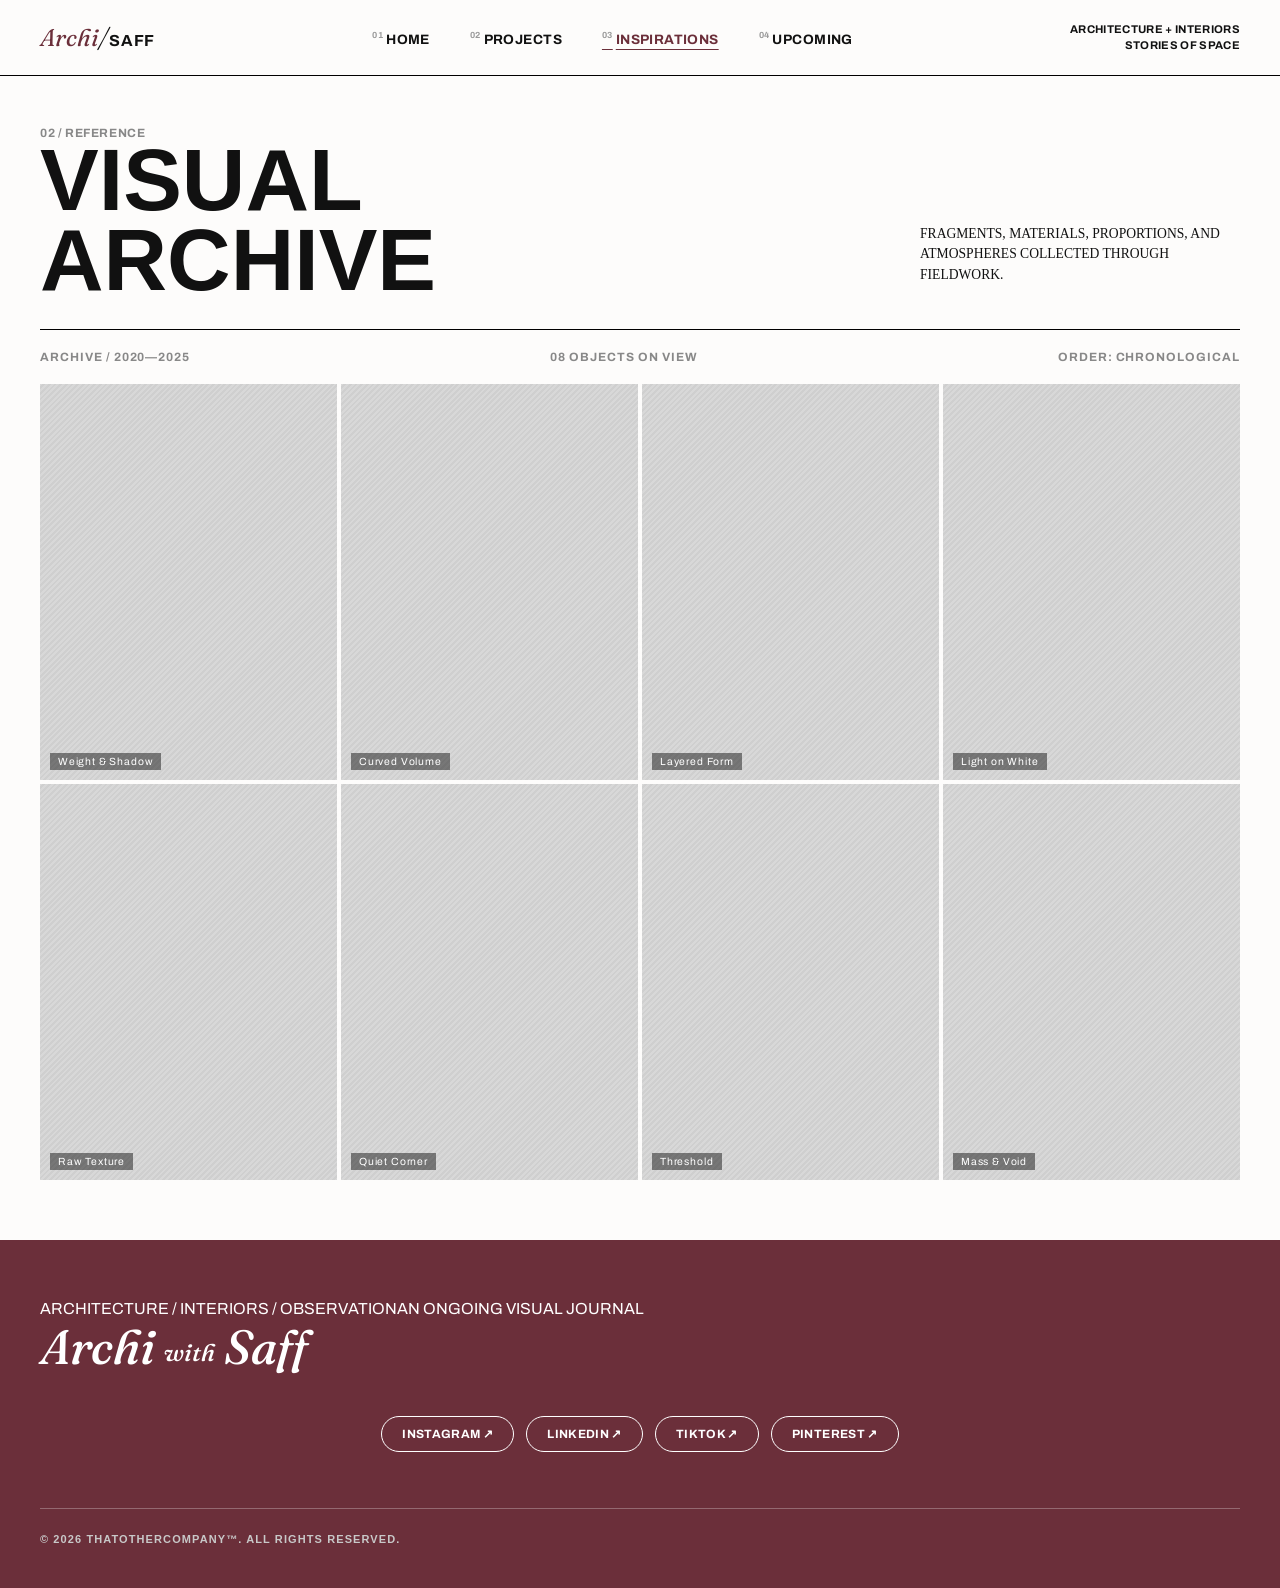
==== inspirations.html @ ce3402d7 "refine the footer" ====
<!DOCTYPE html>
<html lang="en">
<head>
<meta charset="UTF-8">
<meta name="viewport" content="width=device-width, initial-scale=1, viewport-fit=cover">
<title>Inspirations — Archi/Saff</title>
<link rel="icon" href="data:image/svg+xml,%3Csvg xmlns='http://www.w3.org/2000/svg' viewBox='0 0 100 100'%3E%3Crect width='100' height='100' fill='%23000'/%3E%3Ctext x='50' y='70' font-size='70' fill='%23fff' text-anchor='middle' font-family='Georgia'%3EA%3C/text%3E%3C/svg%3E">
<link href="https://fonts.googleapis.com/css2?family=Archivo+Black&family=Archivo:wght@400;500;700&family=Fraunces:ital,opsz,wght@0,9..144,500;1,9..144,500;1,9..144,600&family=Playfair+Display:ital@1&display=swap" rel="stylesheet">
<script>
try {
  const key = 'archi-saff-transition';
  const startedAt = Number(sessionStorage.getItem(key));
  sessionStorage.removeItem(key);
  if (!matchMedia('(prefers-reduced-motion: reduce)').matches &&
      startedAt > 0 && Date.now() >= startedAt && Date.now() - startedAt < 8000) {
    document.documentElement.classList.add('page-transition-entering');
    // Recover even if the main script fails to load.
    setTimeout(() => {
      document.documentElement.classList.remove('page-transition-entering');
      document.querySelector('.page-loader')?.classList.add('done');
    }, 2200);
  }
} catch (_) {}
</script>
<link rel="stylesheet" href="style.css?v=4">
<noscript><style>.page-loader{display:none!important}.reveal{opacity:1!important;transform:none!important}.mobile-menu-toggle{display:none!important}@media(max-width:860px){.nav{flex-wrap:wrap}.primary-nav{display:block!important;position:static!important;box-shadow:none!important;width:100%}.nav-links{padding:0!important}}</style></noscript>
</head>
<body>

<div class="page-loader" aria-hidden="true"><span class="transition-mark"><em class="w-archi">Archi</em>/SAFF</span></div>

<header>
  <div class="nav">
    <a class="logo" href="index.html"><em>Archi</em>/<b>SAFF</b></a>
    <button class="mobile-menu-toggle" type="button" aria-controls="primary-navigation" aria-expanded="false" aria-label="Open menu">
      <span class="mobile-menu-lines" aria-hidden="true"><span></span><span></span></span>
    </button>
    <nav class="primary-nav" id="primary-navigation" aria-label="Primary navigation">
    <ul class="nav-links">
      <li><a href="index.html" class="magnet"><sup>01</sup>HOME</a></li>
      <li><a href="projects.html" class="magnet"><sup>02</sup>PROJECTS</a></li>
      <li><a href="inspirations.html" class="magnet active"><sup>03</sup>INSPIRATIONS</a></li>
      <li><a href="upcoming.html" class="magnet"><sup>04</sup>UPCOMING</a></li>
    </ul>
    </nav>
    <div class="tagline">ARCHITECTURE + INTERIORS<br>STORIES OF SPACE</div>
  </div>
</header>

<main class="page" id="inspirations">
  <div class="page-head">
    <div>
      <div class="index-label">02 / REFERENCE</div>
      <h1>VISUAL<br>ARCHIVE</h1>
    </div>
    <p>FRAGMENTS, MATERIALS, PROPORTIONS, AND ATMOSPHERES COLLECTED THROUGH FIELDWORK.</p>
  </div>
  <div class="filters">
    <div class="flabel">ARCHIVE / 2020—2025</div>
    <div class="flabel">08 OBJECTS ON VIEW</div>
    <div class="flabel">ORDER: CHRONOLOGICAL</div>
  </div>

  <div class="viewer" id="viewer" role="region" aria-label="Inspiration details">
    <div class="viewer-img"><div class="ph" id="viewerImg" data-label="Inspiration"></div></div>
    <div class="viewer-text">
      <div class="vnum" id="viewerNum">01</div>
      <h3 id="viewerTitle">Weight &amp; Shadow</h3>
      <p id="viewerBody">I keep coming back to this one for how the light carves the concrete into something almost soft. It's a reminder that heaviness and warmth aren't opposites.</p>
      <button class="viewer-close" id="viewerClose">CLOSE ✕</button>
    </div>
  </div>

  <div class="insp-strip" id="inspGrid">
    <button type="button" class="insp-tile" data-i="0" aria-label="View inspiration 1: Weight &amp; Shadow"><span class="num">01</span><span class="ph" data-label="Weight &amp; Shadow"></span></button>
    <button type="button" class="insp-tile" data-i="1" aria-label="View inspiration 2: Curved Volume"><span class="num">02</span><span class="ph" data-label="Curved Volume"></span></button>
    <button type="button" class="insp-tile" data-i="2" aria-label="View inspiration 3: Layered Form"><span class="num">03</span><span class="ph" data-label="Layered Form"></span></button>
    <button type="button" class="insp-tile" data-i="3" aria-label="View inspiration 4: Light on White"><span class="num">04</span><span class="ph" data-label="Light on White"></span></button>
    <button type="button" class="insp-tile" data-i="4" aria-label="View inspiration 5: Raw Texture"><span class="num">05</span><span class="ph" data-label="Raw Texture"></span></button>
    <button type="button" class="insp-tile" data-i="5" aria-label="View inspiration 6: Quiet Corner"><span class="num">06</span><span class="ph" data-label="Quiet Corner"></span></button>
    <button type="button" class="insp-tile" data-i="6" aria-label="View inspiration 7: Threshold"><span class="num">07</span><span class="ph" data-label="Threshold"></span></button>
    <button type="button" class="insp-tile" data-i="7" aria-label="View inspiration 8: Mass &amp; Void"><span class="num">08</span><span class="ph" data-label="Mass &amp; Void"></span></button>
  </div>
</main>

<div class="foot-band">
  <div class="foot-intro"><span>ARCHITECTURE / INTERIORS / OBSERVATION</span><span>AN ONGOING VISUAL JOURNAL</span></div>
  <div class="wordmark"><span class="w-archi">Archi</span> <span class="w-with">with</span> Saff</div>
  <div class="foot-bottom">
    <div class="footer-social-links">
      <a class="pill magnet" href="https://www.instagram.com/thatotherdud3" target="_blank">INSTAGRAM ↗</a>
      <a class="pill magnet" href="#" target="_blank">LINKEDIN ↗</a>
      <a class="pill magnet" href="#" target="_blank">TIKTOK ↗</a>
      <a class="pill magnet" href="#" target="_blank">PINTEREST ↗</a>
    </div>
    <p class="footer-legal">© 2026 <a href="https://www.instagram.com/thatotherdud3/" target="_blank" rel="noopener noreferrer">THATOTHERCOMPANY™</a>. ALL RIGHTS RESERVED.</p>
  </div>
</div>

<script src="script.js?v=3"></script>
</body>
</html>
---- style.css ----
:root{
  --black:#111; --white:#fdfcfb; --burgundy:#6b2f3a; --blush:#f0e3e3;
  --sans:'Archivo',Helvetica,Arial,sans-serif; --display:'Archivo Black',Helvetica,sans-serif; --serif:'Fraunces',Georgia,serif;
  box-sizing:border-box;
  padding-top:env(safe-area-inset-top,0px); padding-bottom:env(safe-area-inset-bottom,0px);
}
*{box-sizing:border-box}
html{scroll-behavior:smooth; scroll-padding-top:env(safe-area-inset-top,0px);}
body{margin:0;background:var(--white);color:var(--black);font-family:var(--sans);-webkit-font-smoothing:antialiased;cursor:default;}
a{color:inherit;text-decoration:none}
p{font-family:Georgia,"Times New Roman",serif;font-size:15px;font-weight:400;line-height:1.45;}
img,.ph{max-width:100%}

.ph{position:relative;background:
  repeating-linear-gradient(135deg,#d8d8d8 0 2px,#cfcfcf 2px 4px),
  linear-gradient(135deg,#bdbdbd,#8a8a8a 60%,#3a3a3a);
  overflow:hidden;display:block;}
.ph::after{content:attr(data-label);position:absolute;bottom:10px;left:10px;font-size:.65rem;letter-spacing:.08em;color:#fff;background:rgba(0,0,0,.45);padding:3px 8px;}
.ph img{display:none}

header{position:sticky;top:0;background:var(--white);z-index:100;border-bottom:1px solid #000;}
.nav{display:flex;align-items:center;justify-content:space-between;padding:22px 40px;}
.logo{font-family:var(--serif);font-style:italic;font-size:1.5rem;cursor:pointer;font-variation-settings:"SOFT" 0,"WONK" 1;}
.logo em{color:var(--burgundy);}
.wordmark,.hero h1 em{font-variation-settings:"SOFT" 0,"WONK" 1;}
.logo b{font-family:var(--sans);font-weight:700;font-style:normal;font-size:1rem;letter-spacing:.05em;}
.nav-links{display:flex;gap:40px;list-style:none;margin:0;padding:0;}
.nav-links a{font-weight:700;font-size:.85rem;letter-spacing:.03em;position:relative;display:inline-block;transition:transform .15s ease;}
.nav-links sup{color:#9a9a9a;font-size:.65em;margin-right:3px;}
.nav-links a.active{text-decoration:underline;text-underline-offset:6px;}
.mobile-menu-toggle{display:none;align-items:center;justify-content:center;gap:13px;min-height:44px;min-width:78px;padding:8px 0;border:0;background:transparent;color:var(--black);font:700 .73rem/1 var(--sans);letter-spacing:.06em;cursor:pointer;}
.mobile-menu-lines{display:grid;gap:6px;}
.mobile-menu-lines span{display:block;width:22px;height:2px;background:currentColor;transition:transform .2s ease;}
.nav.menu-open .mobile-menu-lines span:first-child{transform:translateY(4px) rotate(45deg);}
.nav.menu-open .mobile-menu-lines span:last-child{transform:translateY(-4px) rotate(-45deg);}
a,button{touch-action:manipulation;}
a:focus-visible,button:focus-visible{outline:2px solid var(--burgundy);outline-offset:4px;}
.foot-band a:focus-visible{outline-color:#fff;}
.hero-grid>*,.about-grid>*,.page-head>*,.trow>*{min-width:0;}
.tagline{text-align:right;font-size:.7rem;font-weight:700;line-height:1.4;letter-spacing:.03em;}

/* A single cross-page fade: cold visits have no splash; internal links crossfade through black. */
.page-loader{
  position:fixed;inset:0;background:#000;z-index:3000;
  display:flex;align-items:center;justify-content:center;
  opacity:0;visibility:hidden;pointer-events:none;
  transition:opacity .65s ease,visibility 0s linear .65s;
}
.page-loader.leaving,
.page-transition-entering .page-loader{
  opacity:1;visibility:visible;pointer-events:auto;
  transition:opacity .65s ease,visibility 0s;
}
.page-loader.done{
  opacity:0;visibility:hidden;pointer-events:none;
  transition:opacity .65s ease,visibility 0s linear .65s;
}

/* The wordmark zooms within the existing fade, not a separate splash. */
.page-loader .transition-mark{
  font:400 clamp(1.2rem,4vw,1.6rem)/1.2 Georgia,serif;
  color:#fff;letter-spacing:.28em;white-space:nowrap;
  opacity:0;transform:scale(.9);transform-origin:center;
  transition:transform .65s cubic-bezier(.2,.7,.2,1),opacity .35s ease;
}
.page-loader.leaving .transition-mark{
  opacity:1;
  animation:transitionZoom .65s cubic-bezier(.2,.7,.2,1) both;
}
.page-transition-entering .page-loader .transition-mark{
  opacity:1;transform:scale(1.04);
}
.page-loader.done .transition-mark{
  opacity:0;transform:scale(1.12);
}
.page-loader .transition-mark .w-archi{color:var(--burgundy);font-style:italic;}
@keyframes transitionZoom{
  from{opacity:.6;transform:scale(.9);}
  to{opacity:1;transform:scale(1.04);}
}

main.page{display:block;padding:0 40px 60px;}
/* Content stays readable without scripts; only below-fold items are animated. */
.reveal{opacity:1;transform:none;}
.reveal.reveal-pending{opacity:0;transform:translateY(20px);transition:opacity .55s ease-out,transform .55s ease-out;}
.reveal.reveal-pending.in{opacity:1;transform:none;}

.hero{padding-top:60px;position:relative;}
.hero-sub{font-weight:700;font-size:.8rem;letter-spacing:.04em;color:var(--burgundy);margin-bottom:18px;}
.hero-grid{display:grid;grid-template-columns:1fr 420px;gap:30px;align-items:end;}
.hero h1{font-family:Helvetica,Arial,sans-serif;font-weight:900;font-size:9rem;line-height:.85;margin:0;}
.hero h1 em{font-family:Georgia,serif;font-style:italic;color:var(--burgundy);font-weight:500;display:block;text-align:right;font-size:.62em;}
.hero-img{height:420px;}
.hr{border:none;border-top:1px solid #000;margin:40px 0;}
.about-grid{display:grid;grid-template-columns:1fr 1fr;gap:60px;align-items:center;}
.eyebrow{font-size:.75rem;font-weight:700;letter-spacing:.05em;color:#888;}
.about-grid h2{font-family:var(--serif);font-style:italic;font-weight:500;font-size:2.8rem;line-height:1.15;margin:12px 0 20px;}
.social-row{display:flex;gap:14px;margin-top:30px;flex-wrap:wrap;}
.pill{border:1px solid #000;border-radius:30px;padding:10px 20px;font-size:.75rem;font-weight:700;letter-spacing:.03em;display:inline-flex;align-items:center;gap:6px;transition:background .2s,color .2s;}
.pill:hover{background:#000;color:#fff;}
.quote-band{background:var(--blush);padding:70px 40px;margin:0 -40px;display:flex;justify-content:space-between;align-items:flex-end;gap:30px;}
.quote-band p{font-family:var(--serif);font-style:italic;font-size:2.4rem;line-height:1.2;margin:0;max-width:850px;}
.quote-band a{font-weight:700;font-size:.8rem;white-space:nowrap;border-bottom:1px solid #000;}
.foot-band{background:var(--burgundy);color:#fff;padding:60px 40px 40px;}
.foot-band .wordmark{font-family:var(--serif);font-style:italic;font-weight:500;font-size:3rem;margin-bottom:40px;font-variation-settings:"SOFT" 0,"WONK" 1;}
.foot-band .wordmark .w-with{font-size:.5em;vertical-align:middle;}
.foot-bottom{display:flex;flex-direction:column;align-items:stretch;gap:0;}
.footer-social-links{display:flex;justify-content:center;gap:12px;flex-wrap:wrap;}
.foot-band .pill{border-color:#fff;}
.foot-band .pill:hover{background:#fff;color:var(--burgundy);}
/* Copyright typography and layout matched to ARETE, with Archi/Saff's palette. */
.footer-legal{
  align-self:stretch;
  width:100%;
  margin:56px 0 0;
  padding-top:22px;
  border-top:1px solid rgba(255,255,255,.28);
  color:#c8c8c8;
  font:600 11px/1.6 Helvetica,Arial,sans-serif;
  letter-spacing:.1em;
  text-align:left;
}
.footer-legal a{color:inherit;font:inherit;letter-spacing:inherit;text-decoration:none;}
.footer-legal a:hover,.footer-legal a:focus-visible{text-decoration:underline;text-underline-offset:3px;}
.footer-legal a:focus-visible{outline:2px solid #fff;outline-offset:4px;}
@media(max-width:600px){
  .footer-legal{margin-top:34px;font-size:10px;letter-spacing:.06em;}
}

.page-head{padding-top:50px;display:grid;grid-template-columns:1fr 320px;gap:20px;align-items:end;border-bottom:1px solid #000;padding-bottom:30px;}
.page-head h1{font-family:'Helvetica Black',Helvetica,Arial,sans-serif;font-weight:900;font-size:5.5rem;line-height:.9;margin:0;}
.page-head p{font-size:.85rem;line-height:1.5;}
.index-label{font-size:.75rem;color:#888;font-weight:700;letter-spacing:.05em;}
.filters{display:flex;justify-content:space-between;align-items:center;padding:20px 0;flex-wrap:wrap;gap:12px;}
.filters .flabel{font-size:.75rem;font-weight:700;letter-spacing:.08em;color:#888;}
.ftabs{display:flex;gap:26px;}
.ftabs button{background:none;border:none;font-family:var(--sans);font-weight:700;font-size:.8rem;letter-spacing:.03em;cursor:pointer;color:#888;}
.ftabs button.on{color:#000;text-decoration:underline;text-underline-offset:6px;}

.grid3{display:grid;grid-template-columns:repeat(3,1fr);gap:4px;}
.tile{position:relative;aspect-ratio:1/1.1;overflow:hidden;cursor:default;}
.tile .ph{position:absolute;inset:0;transition:transform .5s ease,filter .5s ease;filter:grayscale(1) contrast(1.05);}
.tile:hover .ph{transform:scale(1.07);filter:grayscale(.1) contrast(1.1);}
.tile .info{position:absolute;inset:0;background:#000;color:#fff;opacity:0;transition:opacity .35s ease;padding:20px;display:flex;flex-direction:column;justify-content:space-between;}
.tile:hover .info{opacity:1;}
.tile .tno{font-size:.75rem;color:#999;}
.tile .tname{font-family:var(--display);font-size:1.8rem;line-height:1.05;}
.tile .tmeta{display:flex;justify-content:space-between;font-size:.7rem;font-weight:700;letter-spacing:.03em;border-top:1px solid #444;padding-top:10px;}

.insp-strip{display:grid;grid-template-columns:repeat(4,1fr);gap:4px;}
.insp-tile{aspect-ratio:3/4;position:relative;cursor:pointer;overflow:hidden;border:0;padding:0;width:100%;background:transparent;text-align:left;display:block;font:inherit;}
.insp-tile:focus-visible{outline:3px solid var(--burgundy);outline-offset:-3px;z-index:1;}
.insp-tile .ph{position:absolute;inset:0;transition:transform .5s ease,filter .5s ease;filter:grayscale(1);}
.insp-tile:hover .ph{transform:scale(1.06);filter:grayscale(.15);}
.insp-tile .num{position:absolute;top:10px;left:10px;background:var(--blush);color:#000;font-size:.7rem;font-weight:700;padding:3px 9px;}
.viewer{display:none;grid-template-columns:1fr 1fr;gap:0;margin-top:4px;min-height:480px;}
.viewer.on{display:grid;}
.viewer-img{overflow:hidden;}
.viewer-img .ph{width:100%;height:100%;filter:grayscale(.2);}
.viewer-text{background:#000;color:#fff;padding:50px;display:flex;flex-direction:column;justify-content:center;gap:16px;}
.viewer-text .vnum{color:var(--blush);font-size:.75rem;font-weight:700;}
.viewer-text h3{font-family:var(--serif);font-style:italic;font-weight:500;font-size:2.2rem;margin:0;}
.viewer-text p{font-size:.95rem;line-height:1.6;color:#ddd;}
.viewer-close{align-self:flex-start;min-height:44px;font-size:.75rem;font-weight:700;border-bottom:1px solid #fff;cursor:pointer;background:none;color:#fff;border-top:none;border-left:none;border-right:none;padding:12px 4px;}

.table{border-top:1px solid #000;margin-top:40px;}
.trow{display:grid;grid-template-columns:70px 1fr 160px 100px;align-items:center;padding:26px 0;border-bottom:1px solid #000;gap:10px;}
.trow.head{font-size:.7rem;font-weight:700;color:#888;letter-spacing:.06em;padding:14px 0;}
.trow .pname{font-family:var(--display);font-size:1.9rem;}
.trow .ploc{color:var(--burgundy);font-size:.75rem;font-weight:700;display:block;margin-top:4px;}
.status{font-size:.7rem;font-weight:700;letter-spacing:.04em;padding:5px 12px;border-radius:20px;display:inline-block;width:fit-content;}
.status.planning,.status.design{background:#fbe3e1;color:#9a2f22;}
.status.progress{background:#fdeecb;color:#8a5a00;}
.status.complete{background:#e2f1e1;color:#1f6b2d;}

/* Responsive layouts keep the archival aesthetic without relying on hover. */
@media(max-width:860px){
  .nav{position:relative;min-height:72px;gap:16px;padding:12px 24px;}
  .tagline{display:none;}
  .mobile-menu-toggle{display:inline-flex;margin-left:auto;}
  .primary-nav{display:none;position:absolute;top:100%;left:0;right:0;z-index:110;background:var(--white);border-bottom:1px solid var(--black);box-shadow:0 12px 22px rgba(0,0,0,.12);max-height:calc(100vh - 72px);max-height:calc(100dvh - 72px);overflow-y:auto;}
  .nav.menu-open .primary-nav{display:block;}
  .nav-links{display:flex;flex-direction:column;gap:0;padding:12px 24px 20px;}
  .nav-links li+li{border-top:1px solid #ded9d9;}
  .nav-links a{display:flex;align-items:baseline;gap:8px;min-height:50px;padding:16px 0;}
  .nav-links a.active{text-decoration:none;color:var(--burgundy);}
  main.page{padding:0 24px 48px;}
  .hero{padding-top:40px;}
  .hero-grid,.about-grid,.page-head,.viewer{grid-template-columns:minmax(0,1fr);}
  .hero-grid{gap:22px;}
  .hero h1{font-size:clamp(3rem,11.3vw,6.5rem);letter-spacing:-.065em;}
  .hero-img{height:min(70vw,460px);}
  .about-grid{gap:28px;}
  .about-grid h2{font-size:clamp(2rem,5.6vw,2.8rem);}
  .page-head{gap:12px;padding-top:35px;}
  .page-head h1{font-size:clamp(2.6rem,9.7vw,5.5rem);letter-spacing:-.045em;}
  .page-head p{max-width:36rem;margin:8px 0 0;}
  .grid3,.insp-strip{grid-template-columns:repeat(2,minmax(0,1fr));}
  .viewer{min-height:0;}
  .viewer-img{height:min(64vw,420px);}
  .viewer-text{padding:clamp(24px,5vw,44px);}
  .quote-band{margin:0 -24px;padding:48px 24px;flex-direction:column;align-items:flex-start;}
  .quote-band p{font-size:clamp(1.8rem,4vw,2.4rem);}
  .quote-band a{white-space:normal;min-height:44px;display:inline-flex;align-items:center;}
  .ftabs{gap:8px;flex-wrap:wrap;}
  .ftabs button{padding:12px 10px;min-height:44px;}
  .filters{align-items:flex-start;}
  .foot-band{padding:44px 24px 28px;}
  .foot-band .wordmark{font-size:clamp(2.2rem,6vw,3rem);}
  .footer-social-links{justify-content:flex-start;}
  .trow{grid-template-columns:45px minmax(0,1fr) 130px 55px;}
  .trow .pname{font-size:clamp(1.35rem,3.6vw,1.9rem);}
}
@media(max-width:600px){
  .nav{padding:10px 18px;min-height:64px;}
  .primary-nav{max-height:calc(100vh - 64px);max-height:calc(100dvh - 64px);}
  .nav-links{padding:12px 18px 20px;}
  .nav-links sup{min-width:2ch;}
  main.page{padding:0 18px 44px;}
  .hero{padding-top:30px;}
  .hero-sub{font-size:.7rem;}
  .hero h1{font-size:clamp(2.5rem,12.7vw,4.8rem);letter-spacing:-.075em;}
  .hero-img{height:70vw;min-height:230px;}
  .hr{margin:28px 0;}
  .about-grid .ph{height:min(85vw,380px)!important;}
  .quote-band{margin:0 -18px;padding:40px 18px;}
  .quote-band p{font-size:clamp(1.7rem,7vw,2.2rem);}
  .page-head{padding:28px 0 22px;}
  .page-head h1{font-size:clamp(2.2rem,10.7vw,4.4rem);}
  .grid3{grid-template-columns:1fr;gap:12px;}
  .tile{aspect-ratio:1/1.05;}
  .tile .tname{font-size:clamp(1.5rem,7vw,2rem);}
  .tile .tmeta{flex-wrap:wrap;gap:6px 12px;}
  .insp-strip{gap:6px;}
  .viewer-img{height:75vw;min-height:240px;}
  .viewer-text{padding:24px;}
  .viewer-text h3{font-size:1.75rem;}
  .trow.head{display:none;}
  .trow{grid-template-columns:32px minmax(0,1fr) auto;grid-template-areas:"number name name" ". status year";gap:8px 12px;padding:22px 0;}
  .trow>span:nth-child(1){grid-area:number;}
  .trow>span:nth-child(2){grid-area:name;min-width:0;}
  .trow>span:nth-child(3){grid-area:status;}
  .trow>span:nth-child(4){grid-area:year;text-align:right;font-size:.75rem;font-weight:700;}
  .trow .pname{font-size:clamp(1.15rem,5.3vw,1.55rem);}
  .status{padding:6px 10px;}
  .footer-social-links{gap:8px;}
  .foot-band .pill{padding:12px 14px;}
}
@media(max-width:360px){
  .hero h1{font-size:clamp(2.2rem,12vw,2.6rem);}
  .ftabs button{font-size:.7rem;padding:10px 8px;}
}
/* Reveal project names on phones and other touch-first devices. */
@media(max-width:860px), (hover:none){
  .tile .info{opacity:1;background:linear-gradient(180deg,transparent 12%,rgba(0,0,0,.3) 40%,rgba(0,0,0,.88) 100%);justify-content:flex-end;gap:10px;padding:18px;}
  .tile .ph,.tile:hover .ph{transform:none;filter:grayscale(.5);}
  .tile:hover .info{opacity:1;}
}
@media(prefers-reduced-motion:reduce){
  .page-loader,.page-loader.done,.page-loader.leaving,.page-transition-entering .page-loader{display:none!important;transition:none;}
  .reveal{opacity:1;transform:none;transition:none;}
  *,*::before,*::after{animation-duration:.01ms!important;transition-duration:.01ms!important;scroll-behavior:auto!important;}
}

/* Keep the brand centred while the icon stays at the right on mobile. */
@media(max-width:860px){
  .nav .logo{position:absolute;top:50%;left:50%;transform:translate(-50%,-50%);white-space:nowrap;z-index:1;}
  .nav .mobile-menu-toggle{min-width:44px;margin-left:auto;}
}
@media(max-width:360px){
  .nav .logo{font-size:1.3rem;}
  .nav .logo b{font-size:.88rem;}
}

/* Polished navigation, pointer feedback and predictable scroll destinations. */
.magnet{
  --mag-x:0px;--mag-y:0px;
  transform:translate3d(var(--mag-x),var(--mag-y),0);
  transition:transform .2s ease-out,background-color .2s ease,color .2s ease;
}
.nav-links a.magnet{transition:transform .2s ease-out,color .2s ease;}
.nav-links a:hover,.nav-links a:focus-visible{color:var(--burgundy);}
.nav-links a.active{color:var(--burgundy);}
.ftabs button{transition:color .18s ease,text-decoration-color .18s ease;}
.ftabs button:hover,.ftabs button:focus-visible{color:var(--burgundy);}
.viewer{scroll-margin-top:100px;}
main.page{scroll-margin-top:100px;}
@media(max-width:860px){
  .viewer,main.page{scroll-margin-top:80px;}
}
@media(prefers-reduced-motion:reduce){
  .reveal,.reveal.reveal-pending{opacity:1!important;transform:none!important;}
}

/* Consistent hover and keyboard focus feedback. */
.logo{transition:opacity .2s ease;}
.logo:hover{opacity:.78;}
.quote-band a{transition:color .2s ease,border-color .2s ease;}
.quote-band a:hover,.quote-band a:focus-visible{color:var(--burgundy);border-color:var(--burgundy);}
.viewer-close:hover{color:var(--blush);}
.viewer-close:focus-visible{outline:2px solid #fff;outline-offset:4px;}
.insp-tile:focus-visible .ph{transform:scale(1.035);filter:grayscale(.2);}
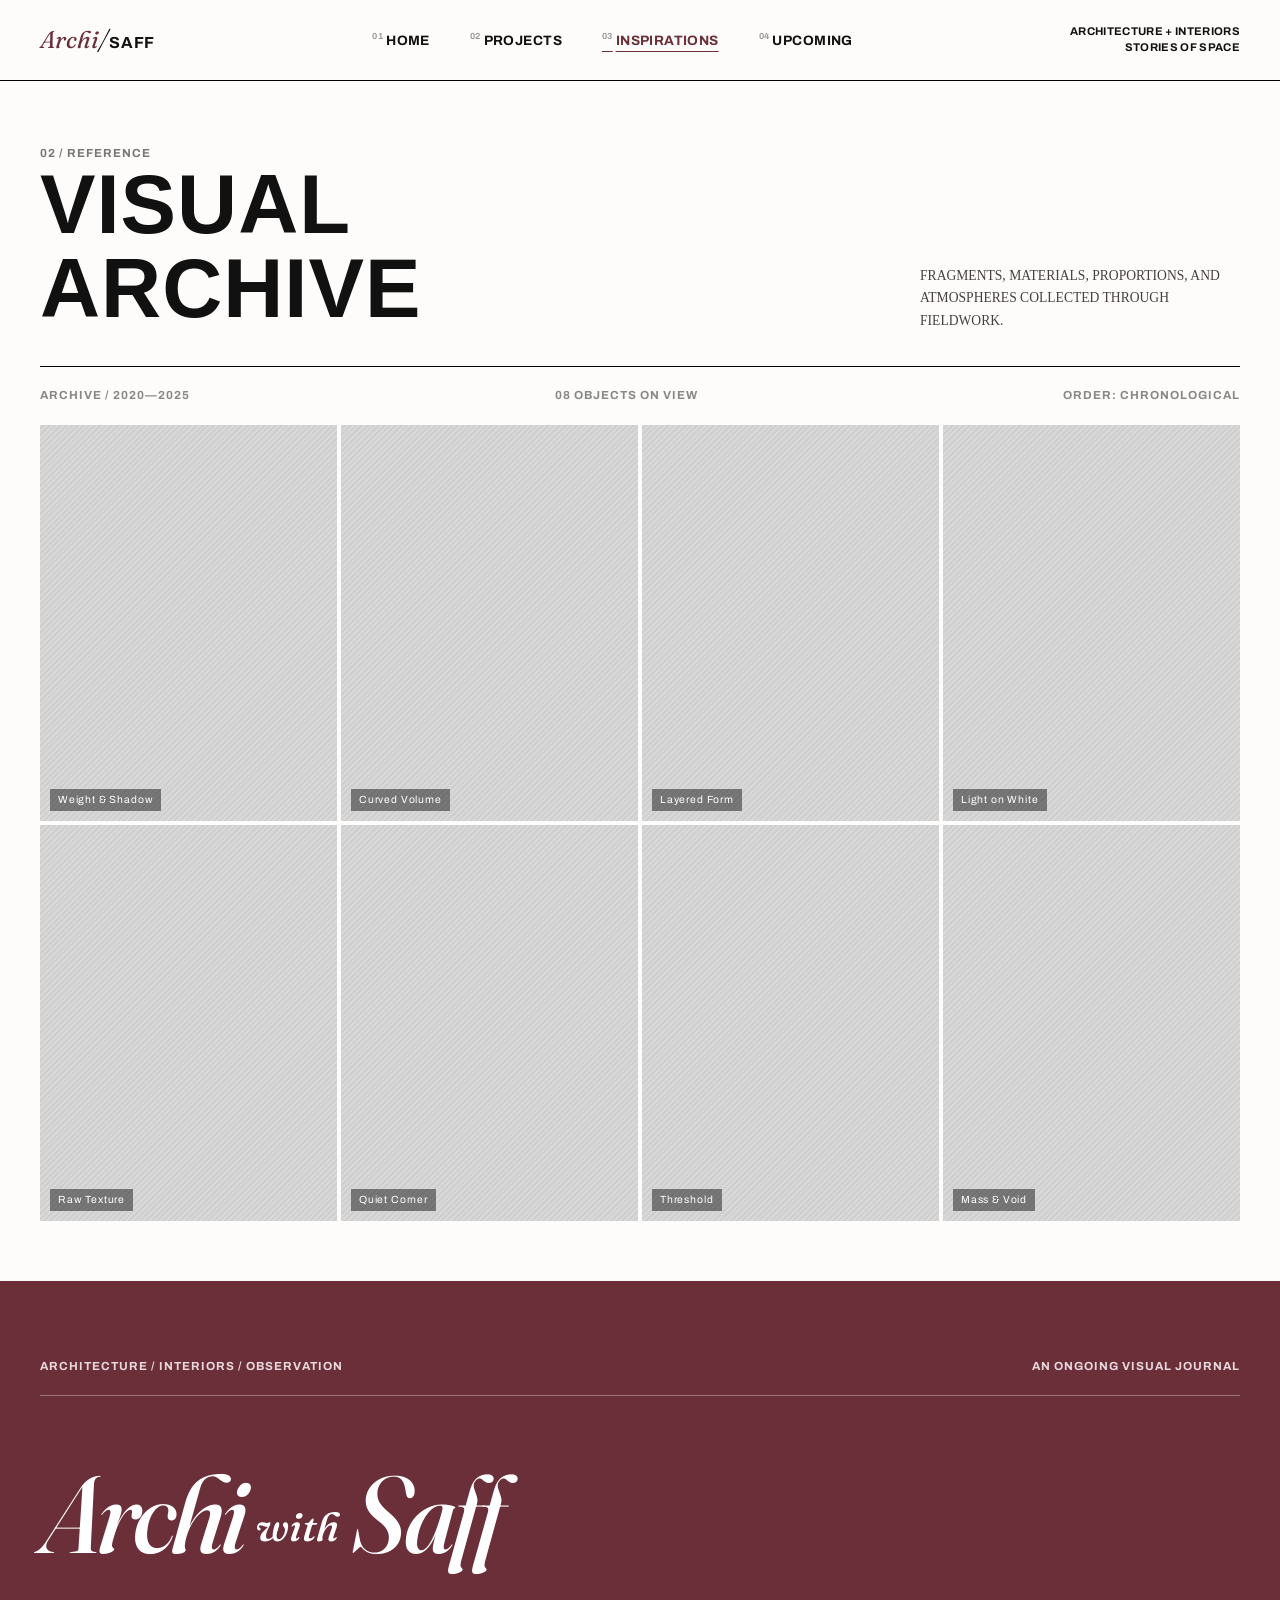
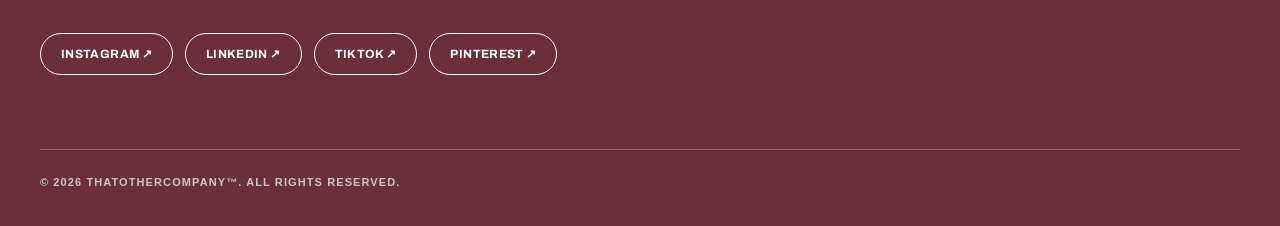
==== commit 6e314c19: "refresh styling" ====
--- a/inspirations.html
+++ b/inspirations.html
@@ -22,7 +22,7 @@
   }
 } catch (_) {}
 </script>
-<link rel="stylesheet" href="style.css?v=4">
+<link rel="stylesheet" href="style.css?v=5">
 <noscript><style>.page-loader{display:none!important}.reveal{opacity:1!important;transform:none!important}.mobile-menu-toggle{display:none!important}@media(max-width:860px){.nav{flex-wrap:wrap}.primary-nav{display:block!important;position:static!important;box-shadow:none!important;width:100%}.nav-links{padding:0!important}}</style></noscript>
 </head>
 <body>
--- a/style.css
+++ b/style.css
@@ -300,3 +300,200 @@
 .viewer-close:hover{color:var(--blush);}
 .viewer-close:focus-visible{outline:2px solid #fff;outline-offset:4px;}
 .insp-tile:focus-visible .ph{transform:scale(1.035);filter:grayscale(.2);}
+
+/* Editorial system: shared type scale, restrained rules and consistent rhythm. */
+:root{
+  --type-small:.68rem;
+  --type-label:.73rem;
+  --page-gutter:40px;
+  --reading-width:58ch;
+}
+body{line-height:1.5;}
+p{font-size:clamp(.94rem,1.12vw,1rem);line-height:1.68;}
+main.page{padding-left:var(--page-gutter);padding-right:var(--page-gutter);}
+.eyebrow,.index-label,.hero-sub,.filters .flabel,.foot-intro,.hero-note-index{
+  font-family:var(--sans);
+  font-weight:700;
+  font-size:var(--type-label);
+  line-height:1.5;
+  letter-spacing:.085em;
+}
+.index-label,.eyebrow{color:#777;}
+.page-head{gap:clamp(24px,5vw,72px);padding-top:clamp(42px,5vw,70px);padding-bottom:34px;}
+.page-head h1{font-family:var(--display);font-size:clamp(3.25rem,7.1vw,6.2rem);line-height:.93;letter-spacing:-.055em;}
+.page-head p{max-width:var(--reading-width);margin:0;color:#46413f;line-height:1.65;}
+.about-grid{gap:clamp(32px,6vw,100px);padding:12px 0 44px;}
+.about-grid h2{font-size:clamp(2.25rem,3.4vw,3.55rem);line-height:1.13;letter-spacing:-.025em;max-width:13ch;}
+.about-grid p{max-width:var(--reading-width);}
+.social-row{margin-top:34px;}
+.hr{margin:44px 0 48px;}
+
+/* Home opening spread: one headline, a quiet editorial note and the hero image. */
+.hero{padding-top:clamp(44px,6vw,82px);}
+.hero-sub{margin-bottom:25px;}
+.hero-grid{
+  grid-template-columns:minmax(0,1fr) minmax(280px,39%);
+  column-gap:clamp(26px,5vw,80px);
+  row-gap:clamp(28px,4vw,54px);
+  align-items:end;
+}
+.hero-grid h1{
+  grid-column:1/-1;
+  font-family:var(--display);
+  font-weight:900;
+  font-size:clamp(4.4rem,11.75vw,11rem);
+  line-height:.82;
+  letter-spacing:-.09em;
+  max-width:100%;
+  overflow-wrap:normal;
+}
+.hero-grid h1 em{
+  font-family:Georgia,serif;
+  font-style:italic;
+  font-weight:400;
+  letter-spacing:-.055em;
+  font-size:.62em;
+  margin-top:.1em;
+  text-align:right;
+}
+.hero-note{
+  grid-column:1;
+  align-self:end;
+  display:flex;
+  flex-direction:column;
+  align-items:flex-start;
+  max-width:25rem;
+  padding-bottom:2px;
+  gap:14px;
+}
+.hero-note-index{color:var(--burgundy);}
+.hero-note p{
+  margin:0;
+  font-family:var(--sans);
+  font-size:clamp(.9rem,1.2vw,1.1rem);
+  font-weight:700;
+  line-height:1.65;
+  letter-spacing:.045em;
+  max-width:27ch;
+}
+.hero-note-rule{display:block;width:clamp(80px,15vw,180px);height:1px;background:var(--black);margin-top:12px;}
+.hero-img{grid-column:2;height:clamp(290px,37vw,550px);width:100%;}
+.quote-band{padding:clamp(56px,7vw,110px) var(--page-gutter);}
+.quote-band p{font-size:clamp(2rem,3vw,3.15rem);line-height:1.23;letter-spacing:-.018em;max-width:24ch;}
+
+/* Signature footer: keep its existing links and legal copy, improve composition. */
+.foot-band{
+  padding:clamp(48px,6vw,82px) var(--page-gutter) 34px;
+}
+.foot-intro{
+  display:flex;justify-content:space-between;align-items:center;
+  gap:20px;padding-bottom:20px;border-bottom:1px solid rgba(255,255,255,.35);
+  color:#e9d9dc;
+}
+.foot-band .wordmark{
+  margin:clamp(44px,5vw,72px) 0 clamp(42px,5vw,66px);
+  font-size:clamp(3.8rem,8.5vw,9rem);
+  line-height:1;
+  letter-spacing:-.045em;
+  overflow-wrap:break-word;
+}
+.foot-band .wordmark .w-with{font-size:.37em;letter-spacing:0;}
+.footer-social-links{justify-content:flex-start;gap:12px;}
+.foot-band .pill{min-height:42px;}
+.footer-legal{margin-top:clamp(44px,6vw,74px);padding-top:24px;}
+@media(max-width:1100px){
+  .hero-grid h1{font-size:clamp(4rem,11.5vw,8rem);}
+}
+@media(max-width:860px){
+  :root{--page-gutter:24px;}
+  .hero-grid{grid-template-columns:minmax(0,1fr) minmax(0,1fr);row-gap:26px;}
+  .hero-grid h1{grid-column:1/-1;font-size:clamp(3.4rem,12.5vw,7rem);}
+  .hero-note{grid-column:1;}
+  .hero-img{grid-column:2;height:min(56vw,430px);}
+  .page-head h1{font-size:clamp(2.8rem,9.3vw,5rem);}
+  .about-grid{padding:0 0 30px;}
+  .about-grid h2{max-width:16ch;}
+  .quote-band{margin-left:calc(-1 * var(--page-gutter));margin-right:calc(-1 * var(--page-gutter));}
+  .foot-intro{flex-wrap:wrap;}
+  .foot-band .wordmark{font-size:clamp(3.4rem,9vw,5.5rem);}
+}
+@media(max-width:600px){
+  :root{--page-gutter:18px;}
+  .hero{padding-top:34px;}
+  .hero-sub{margin-bottom:20px;}
+  .hero-grid{grid-template-columns:minmax(0,1fr);row-gap:24px;}
+  .hero-grid h1{font-size:clamp(2.7rem,12.4vw,5rem);line-height:.88;letter-spacing:-.083em;}
+  .hero-grid h1 em{text-align:right;}
+  .hero-img{grid-column:1;grid-row:2;height:auto;min-height:240px;aspect-ratio:4/3;}
+  .hero-note{grid-column:1;grid-row:3;gap:10px;max-width:100%;}
+  .hero-note p{font-size:.88rem;max-width:32ch;}
+  .hero-note-rule{margin-top:6px;}
+  .page-head h1{font-size:clamp(2.4rem,10vw,4.25rem);}
+  .page-head p{margin-top:10px;}
+  .about-grid h2{font-size:clamp(2.1rem,8vw,2.8rem);}
+  .quote-band{padding:44px var(--page-gutter);}
+  .quote-band p{font-size:clamp(1.85rem,7vw,2.4rem);}
+  .foot-intro{gap:8px;font-size:.63rem;}
+  .foot-band .wordmark{font-size:clamp(2.7rem,10.5vw,4.5rem);line-height:1.1;margin:42px 0;}
+  .foot-band .wordmark .w-with{font-size:.36em;}
+  .footer-social-links{gap:9px;}
+  .footer-legal{margin-top:44px;}
+}
+@media(max-width:360px){
+  .hero-grid h1{font-size:12vw;}
+  .foot-band .wordmark{font-size:10vw;}
+}
+
+/* Clearer display typography and tighter homepage composition. */
+.hero-grid h1,
+.page-head h1 {
+  font-family:"Helvetica Neue",Helvetica,Arial,sans-serif;
+  font-weight:800;
+  letter-spacing:.012em;
+}
+.hero-grid {
+  grid-template-columns:minmax(0,1fr) minmax(280px,43%);
+  align-items:start;
+  row-gap:clamp(14px,2vw,28px);
+}
+.hero-grid h1 {
+  font-size:clamp(3.7rem,9.1vw,8.9rem);
+  line-height:.98;
+  letter-spacing:.008em;
+}
+.hero-grid h1 em {
+  display:block;
+  font-family:Georgia,"Times New Roman",serif;
+  font-weight:400;
+  font-size:.59em;
+  line-height:1.06;
+  letter-spacing:.008em;
+  margin-top:0;
+}
+.hero-note{align-self:start;padding-top:clamp(6px,1.2vw,18px);}
+.hero-img{height:clamp(290px,35vw,510px);}
+.page-head h1 {
+  font-size:clamp(3.1rem,6.5vw,5.7rem);
+  line-height:1.02;
+  letter-spacing:.012em;
+}
+@media(max-width:1100px) {
+  .hero-grid h1{font-size:clamp(3.4rem,9.2vw,7.5rem);}
+}
+@media(max-width:860px) {
+  .hero-grid{grid-template-columns:repeat(2,minmax(0,1fr));row-gap:20px;}
+  .hero-grid h1{font-size:clamp(3rem,9.4vw,6.4rem);}
+  .hero-img{height:min(54vw,420px);}
+  .page-head h1{font-size:clamp(2.7rem,8.5vw,4.7rem);}
+}
+@media(max-width:600px) {
+  .hero-grid{grid-template-columns:minmax(0,1fr);row-gap:16px;}
+  .hero-grid h1{font-size:clamp(2.4rem,10.5vw,4.4rem);letter-spacing:.006em;}
+  .hero-grid h1 em{letter-spacing:.008em;}
+  .hero-img{grid-column:1;grid-row:2;height:auto;aspect-ratio:4/3;min-height:220px;}
+  .hero-note{grid-column:1;grid-row:3;padding-top:8px;}
+  .page-head h1{font-size:clamp(2.25rem,9.2vw,4rem);}
+}
+@media(max-width:360px) {
+  .hero-grid h1{font-size:10vw;}
+}
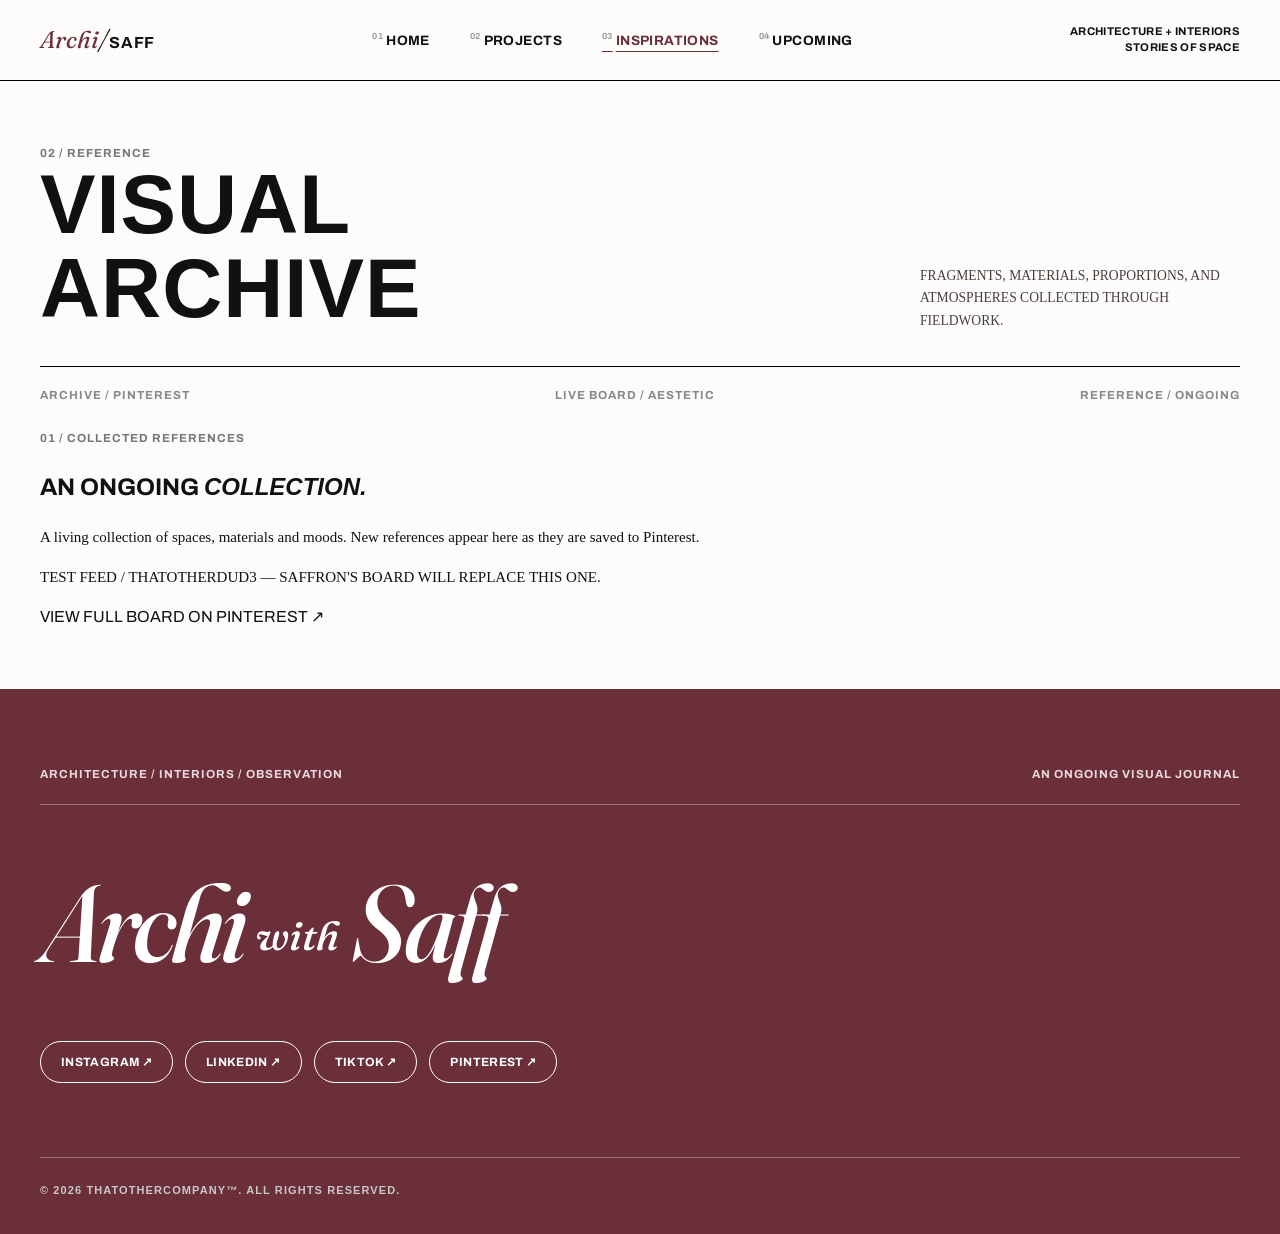
==== commit ace7aaa5: "embed the test pinterest board" ====
--- a/inspirations.html
+++ b/inspirations.html
@@ -22,7 +22,7 @@
   }
 } catch (_) {}
 </script>
-<link rel="stylesheet" href="style.css?v=5">
+<link rel="stylesheet" href="style.css?v=11">
 <noscript><style>.page-loader{display:none!important}.reveal{opacity:1!important;transform:none!important}.mobile-menu-toggle{display:none!important}@media(max-width:860px){.nav{flex-wrap:wrap}.primary-nav{display:block!important;position:static!important;box-shadow:none!important;width:100%}.nav-links{padding:0!important}}</style></noscript>
 </head>
 <body>
@@ -56,31 +56,33 @@
     <p>FRAGMENTS, MATERIALS, PROPORTIONS, AND ATMOSPHERES COLLECTED THROUGH FIELDWORK.</p>
   </div>
   <div class="filters">
-    <div class="flabel">ARCHIVE / 2020—2025</div>
-    <div class="flabel">08 OBJECTS ON VIEW</div>
-    <div class="flabel">ORDER: CHRONOLOGICAL</div>
+    <div class="flabel">ARCHIVE / PINTEREST</div>
+    <div class="flabel">LIVE BOARD / AESTETIC</div>
+    <div class="flabel">REFERENCE / ONGOING</div>
   </div>
 
-  <div class="viewer" id="viewer" role="region" aria-label="Inspiration details">
-    <div class="viewer-img"><div class="ph" id="viewerImg" data-label="Inspiration"></div></div>
-    <div class="viewer-text">
-      <div class="vnum" id="viewerNum">01</div>
-      <h3 id="viewerTitle">Weight &amp; Shadow</h3>
-      <p id="viewerBody">I keep coming back to this one for how the light carves the concrete into something almost soft. It's a reminder that heaviness and warmth aren't opposites.</p>
-      <button class="viewer-close" id="viewerClose">CLOSE ✕</button>
+  <section class="pinterest-archive" aria-label="Live Pinterest inspiration board">
+    <div class="pinterest-archive-intro">
+      <div>
+        <span class="index-label">01 / COLLECTED REFERENCES</span>
+        <h2>AN ONGOING <em>COLLECTION.</em></h2>
+      </div>
+      <p>A living collection of spaces, materials and moods. New references appear here as they are saved to Pinterest.</p>
     </div>
-  </div>
 
-  <div class="insp-strip" id="inspGrid">
-    <button type="button" class="insp-tile" data-i="0" aria-label="View inspiration 1: Weight &amp; Shadow"><span class="num">01</span><span class="ph" data-label="Weight &amp; Shadow"></span></button>
-    <button type="button" class="insp-tile" data-i="1" aria-label="View inspiration 2: Curved Volume"><span class="num">02</span><span class="ph" data-label="Curved Volume"></span></button>
-    <button type="button" class="insp-tile" data-i="2" aria-label="View inspiration 3: Layered Form"><span class="num">03</span><span class="ph" data-label="Layered Form"></span></button>
-    <button type="button" class="insp-tile" data-i="3" aria-label="View inspiration 4: Light on White"><span class="num">04</span><span class="ph" data-label="Light on White"></span></button>
-    <button type="button" class="insp-tile" data-i="4" aria-label="View inspiration 5: Raw Texture"><span class="num">05</span><span class="ph" data-label="Raw Texture"></span></button>
-    <button type="button" class="insp-tile" data-i="5" aria-label="View inspiration 6: Quiet Corner"><span class="num">06</span><span class="ph" data-label="Quiet Corner"></span></button>
-    <button type="button" class="insp-tile" data-i="6" aria-label="View inspiration 7: Threshold"><span class="num">07</span><span class="ph" data-label="Threshold"></span></button>
-    <button type="button" class="insp-tile" data-i="7" aria-label="View inspiration 8: Mass &amp; Void"><span class="num">08</span><span class="ph" data-label="Mass &amp; Void"></span></button>
-  </div>
+    <!-- Temporary test board. Replace both URLs below when Saffron shares her public board. -->
+    <div class="pinterest-board-shell">
+      <a data-pin-do="embedBoard"
+         data-pin-scale-height="720"
+         data-pin-scale-width="170"
+         href="https://www.pinterest.com/Thatotherdud3/aestetic/"></a>
+    </div>
+    <div class="pinterest-archive-footer">
+      <p>TEST FEED / THATOTHERDUD3 — SAFFRON'S BOARD WILL REPLACE THIS ONE.</p>
+      <a class="pinterest-board-link magnet" href="https://www.pinterest.com/Thatotherdud3/aestetic/" target="_blank" rel="noopener noreferrer">VIEW FULL BOARD ON PINTEREST ↗</a>
+    </div>
+  </section>
+
 </main>
 
 <div class="foot-band">
@@ -97,6 +99,7 @@
   </div>
 </div>
 
-<script src="script.js?v=3"></script>
+<script src="script.js?v=4"></script>
+<script async defer src="https://assets.pinterest.com/js/pinit.js"></script>
 </body>
 </html>
--- a/style.css
+++ b/style.css
@@ -276,9 +276,9 @@
 .magnet{
   --mag-x:0px;--mag-y:0px;
   transform:translate3d(var(--mag-x),var(--mag-y),0);
-  transition:transform .2s ease-out,background-color .2s ease,color .2s ease;
-}
-.nav-links a.magnet{transition:transform .2s ease-out,color .2s ease;}
+  transition:transform .18s cubic-bezier(.22,.75,.27,1),background-color .2s ease,color .2s ease;
+}
+.nav-links a.magnet{transition:transform .18s cubic-bezier(.22,.75,.27,1),color .2s ease;}
 .nav-links a:hover,.nav-links a:focus-visible{color:var(--burgundy);}
 .nav-links a.active{color:var(--burgundy);}
 .ftabs button{transition:color .18s ease,text-decoration-color .18s ease;}
@@ -497,3 +497,360 @@
 @media(max-width:360px) {
   .hero-grid h1{font-size:10vw;}
 }
+
+/* Homepage hero — SPACE WITH SOUL. Scoped so other sections and pages keep their design. */
+#home .hero{padding-top:clamp(24px,3vw,52px);}
+#home .hero-sub{margin:0;position:relative;z-index:2;}
+#home .hero-grid{
+  display:block;
+  position:relative;
+  width:100%;
+  height:clamp(560px,38vw,780px);
+  margin-top:0;
+}
+#home .hero-grid .hero-photo{
+  position:absolute;
+  top:clamp(48px,5.2vw,96px);
+  right:0;
+  width:29.5%;
+  height:clamp(330px,28vw,520px);
+  margin:0;
+  overflow:hidden;
+  background:repeating-linear-gradient(135deg,#c8c8c8 0 2px,#dedede 2px 4px);
+  z-index:1;
+}
+#home .hero-photo img{
+  display:block;
+  width:100%;
+  height:100%;
+  object-fit:cover;
+  object-position:center;
+  filter:grayscale(1) contrast(1.12);
+}
+#home .hero-photo figcaption{
+  position:absolute;bottom:12px;left:14px;z-index:2;
+  color:#fff;background:rgba(0,0,0,.5);
+  padding:4px 7px;
+  font:700 clamp(.58rem,.74vw,.78rem)/1.4 var(--sans);
+  letter-spacing:.02em;
+}
+#home .hero-photo::after{
+  content:"↗";position:absolute;bottom:12px;right:15px;z-index:2;
+  color:#fff;font:400 clamp(1.1rem,1.5vw,1.6rem)/1 var(--sans);
+  text-shadow:0 1px 4px #111;
+}
+#home .hero-grid .hero-title{
+  position:absolute;
+  inset:0;
+  z-index:3;
+  margin:0;
+  padding:0;
+  pointer-events:none;
+  font-size:inherit;
+  letter-spacing:normal;
+  line-height:1;
+  overflow:visible;
+}
+#home .hero-title .hero-space{
+  display:block;
+  position:absolute;
+  top:clamp(95px,7.4vw,145px);
+  left:0;
+  color:#080808;
+  font:800 clamp(7rem,14.7vw,18rem)/.92 "Helvetica Neue",Helvetica,Arial,sans-serif;
+  letter-spacing:-.035em;
+  white-space:nowrap;
+}
+#home .hero-title .hero-soul{
+  display:block;
+  position:absolute;
+  top:clamp(270px,20vw,370px);
+  left:clamp(90px,14.5vw,280px);
+  margin:0;
+  color:var(--burgundy);
+  font:italic 400 clamp(6rem,14.5vw,17.5rem)/.9 Georgia,"Times New Roman",serif;
+  letter-spacing:-.055em;
+  white-space:nowrap;
+  text-align:left;
+}
+@media(max-width:1100px){
+  #home .hero-grid{height:clamp(490px,48vw,640px);}
+  #home .hero-grid .hero-photo{width:35%;height:clamp(285px,34vw,405px);top:66px;}
+  #home .hero-title .hero-space{top:clamp(115px,12vw,150px);font-size:15vw;}
+  #home .hero-title .hero-soul{top:clamp(244px,26vw,320px);left:12vw;font-size:13.5vw;}
+}
+@media(max-width:600px){
+  #home .hero{padding-top:30px;}
+  #home .hero-grid{height:clamp(470px,145vw,680px);}
+  #home .hero-grid .hero-photo{
+    top:clamp(176px,44vw,250px);
+    right:0;
+    width:74%;
+    height:clamp(240px,77vw,390px);
+  }
+  #home .hero-title .hero-space{top:clamp(70px,15vw,100px);font-size:clamp(4.25rem,19vw,7.5rem);}
+  #home .hero-title .hero-soul{
+    top:clamp(148px,33vw,215px);
+    left:clamp(16px,6vw,36px);
+    font-size:clamp(2.9rem,11.8vw,5.4rem);
+    letter-spacing:-.055em;
+  }
+  #home .hero-photo figcaption{bottom:10px;left:10px;font-size:.55rem;}
+}
+@media(max-width:360px){
+  #home .hero-title .hero-space{font-size:19vw;}
+  #home .hero-title .hero-soul{font-size:11.6vw;}
+}
+
+/* ---- PDF project catalogue and reading room ---- */
+#projGrid .tile{display:block;color:inherit;text-decoration:none;}
+#projGrid .tile:focus-visible{outline:3px solid var(--burgundy);outline-offset:3px;z-index:2;}
+#projGrid .tile:focus-visible .info{opacity:1;}
+#projGrid .tile:focus-visible .ph{transform:scale(1.04);}
+@media(hover:none),(max-width:860px){
+  #projGrid .tile .info{pointer-events:none;}
+}
+.project-page{padding-bottom:clamp(48px,6vw,94px)!important;}
+.project-breadcrumb{
+  display:flex;align-items:center;gap:12px;
+  padding:clamp(26px,4vw,52px) 0 24px;
+  font:700 .72rem/1.5 var(--sans);letter-spacing:.07em;
+  color:#6d6868;
+}
+.project-breadcrumb a,.project-detail-bottom a{
+  display:inline-block;text-decoration:none;
+  border-bottom:1px solid transparent;
+  transition:color .2s,border-color .2s;
+}
+.project-breadcrumb a:hover,.project-detail-bottom a:hover{
+  color:var(--burgundy);border-color:var(--burgundy);
+}
+.project-detail-heading{
+  display:grid;grid-template-columns:minmax(0,1fr) minmax(210px,260px);
+  gap:clamp(24px,4vw,60px);align-items:end;
+  padding-bottom:32px;border-bottom:1px solid var(--black);
+}
+.project-detail-heading h1{
+  margin:14px 0 0;
+  font:800 clamp(2.6rem,6.5vw,6.9rem)/.98 "Helvetica Neue",Helvetica,Arial,sans-serif;
+  letter-spacing:.012em;
+  overflow-wrap:anywhere;
+}
+.project-detail-meta{display:grid;gap:15px;}
+.project-detail-meta>div{display:flex;flex-direction:column;gap:4px;padding-bottom:10px;border-bottom:1px solid #d8d4d1;}
+.project-detail-meta span{font:700 .64rem/1.4 var(--sans);letter-spacing:.1em;color:#858080;}
+.project-detail-meta strong{font:700 .78rem/1.4 var(--sans);letter-spacing:.045em;}
+.project-detail-description{
+  max-width:65ch;
+  margin:25px 0 clamp(36px,5vw,64px);
+  font:400 clamp(1rem,1.4vw,1.15rem)/1.7 Georgia,"Times New Roman",serif;
+}
+.pdf-demo-notice{
+  margin:-28px 0 30px;padding:12px 16px;
+  background:var(--blush);border-left:3px solid var(--burgundy);
+  font:700 .72rem/1.55 var(--sans);letter-spacing:.035em;
+}
+.pdf-section-top{
+  display:flex;justify-content:space-between;align-items:center;
+  gap:18px;flex-wrap:wrap;
+  border-top:1px solid var(--black);
+  padding:18px 0;
+}
+.pdf-section-top h2{margin:0;font:700 .8rem/1.35 var(--sans);letter-spacing:.08em;}
+.pdf-section-top>span{font:700 .7rem/1.35 var(--sans);color:var(--burgundy);letter-spacing:.07em;}
+.pdf-reader{background:#e7e4e1;border:1px solid #1a1918;min-width:0;}
+.pdf-toolbar{
+  position:relative;z-index:2;
+  display:flex;align-items:center;justify-content:space-between;
+  flex-wrap:wrap;column-gap:12px;row-gap:8px;
+  padding:10px 14px;background:#111;color:#fff;
+  font-family:var(--sans);
+}
+.pdf-toolbar-group{display:flex;align-items:center;gap:8px;min-height:36px;}
+.pdf-pages label,.pdf-pages span,.pdf-zoom output{font-size:.72rem;font-weight:700;letter-spacing:.04em;}
+.pdf-pages input{
+  width:56px;min-height:34px;
+  border:1px solid #676767;border-radius:0;
+  color:#111;background:#fff;text-align:center;
+  font:700 .85rem/1 var(--sans);
+}
+.pdf-control,.pdf-text-control{
+  border:1px solid #777;color:#fff;background:transparent;
+  border-radius:0;min-width:35px;min-height:35px;
+  padding:5px 9px;font:700 .74rem/1 var(--sans);
+  cursor:pointer;transition:background .2s,color .2s;
+}
+.pdf-control{font-size:1.12rem;}
+.pdf-text-control{letter-spacing:.035em;}
+.pdf-control:hover:not(:disabled),.pdf-text-control:hover:not(:disabled),
+.pdf-action-link:hover{background:#fff;color:#111;}
+.pdf-control:disabled{opacity:.4;cursor:default;}
+.pdf-toolbar button:focus-visible,.pdf-toolbar a:focus-visible,
+.pdf-pages input:focus-visible{outline:2px solid #fff;outline-offset:3px;}
+.pdf-action-link{
+  display:inline-flex;align-items:center;min-height:35px;
+  padding:5px 8px;border:1px solid #777;color:#fff;
+  font:700 .73rem/1 var(--sans);letter-spacing:.04em;
+  transition:background .2s,color .2s;
+}
+.pdf-stage{
+  position:relative;overflow:auto;overscroll-behavior:contain;
+  min-height:510px;max-height:75vh;padding:24px;
+  text-align:center;background:#dedbd8;
+}
+.pdf-stage canvas{
+  display:block;margin:0 auto;max-width:none;
+  background:#fff;box-shadow:0 8px 26px rgba(0,0,0,.16);
+}
+.pdf-stage iframe{display:block;width:100%;height:min(76vh,900px);border:0;background:#fff;}
+.pdf-loading{
+  padding:clamp(70px,15vh,150px) 12px;
+  color:#4a4645;font:700 .75rem/1.5 var(--sans);letter-spacing:.1em;
+}
+.pdf-state{
+  min-height:clamp(340px,44vw,580px);
+  padding:clamp(30px,6vw,76px);
+  display:flex;flex-direction:column;align-items:flex-start;justify-content:center;
+  background:repeating-linear-gradient(135deg,#e8e5e3 0 2px,#ebe8e7 2px 5px);
+}
+.pdf-state h3{
+  margin:16px 0 12px;
+  font:800 clamp(2rem,4vw,4rem)/1 "Helvetica Neue",Helvetica,Arial,sans-serif;
+  letter-spacing:.012em;
+}
+.pdf-state p{margin:0;max-width:54ch;}
+.pdf-state .pdf-action-link{
+  margin-top:18px;border-color:var(--black);color:var(--black);
+}
+.pdf-state .pdf-action-link:hover{background:var(--black);color:#fff;}
+.pdf-reader-help{margin:11px 0 0;color:#76706f;font:700 .71rem/1.4 var(--sans);letter-spacing:.055em;}
+.project-detail-bottom{
+  display:flex;justify-content:space-between;flex-wrap:wrap;
+  gap:16px;margin-top:clamp(36px,5vw,72px);
+  padding-top:24px;border-top:1px solid var(--black);
+  font:700 .8rem/1.5 var(--sans);letter-spacing:.045em;
+}
+.pdf-reader-expanded,.pdf-reader:fullscreen{
+  position:fixed;inset:0;z-index:9999;
+  display:flex;flex-direction:column;
+  height:100vh;height:100dvh;border:0;
+  background:#dedbd8;
+}
+.pdf-reader-open{overflow:hidden;}
+.pdf-reader-expanded .pdf-stage,.pdf-reader:fullscreen .pdf-stage{
+  flex:1;min-height:0;max-height:none;height:auto;
+}
+.pdf-stage[hidden],.pdf-toolbar[hidden],.pdf-state[hidden],
+.pdf-stage canvas[hidden],.pdf-stage iframe[hidden],.pdf-loading[hidden],
+.pdf-demo-notice[hidden],.project-detail-bottom a[hidden],
+.pdf-toolbar-group[hidden],.pdf-toolbar button[hidden],.pdf-toolbar output[hidden],
+.pdf-action-link[hidden] {display:none!important;}
+@media(max-width:860px){
+  .project-detail-heading{grid-template-columns:minmax(0,1fr);}
+  .project-detail-meta{display:grid;grid-template-columns:repeat(3,minmax(0,1fr));gap:10px;}
+  .pdf-toolbar{justify-content:flex-start;}
+  .pdf-stage{min-height:460px;max-height:74vh;padding:14px;}
+}
+@media(max-width:600px){
+  .project-detail-heading h1{font-size:clamp(2.4rem,10vw,4.2rem);}
+  .project-detail-meta{grid-template-columns:repeat(2,minmax(0,1fr));}
+  .pdf-toolbar{gap:9px;padding:11px;}
+  .pdf-toolbar-group{gap:5px;}
+  .pdf-text-control,.pdf-action-link{font-size:.68rem;padding:5px 7px;}
+  .pdf-pages input{width:47px;}
+  .pdf-stage{min-height:350px;max-height:70vh;padding:10px;}
+  .pdf-state{min-height:340px;}
+}
+
+/* Real presentation-board cover when generated, with a project-specific art fallback. */
+#projGrid .project-cover{background:#eee8dd;}
+#projGrid .project-cover img{
+  position:absolute;inset:0;display:block;width:100%;height:100%;
+  object-fit:cover;object-position:center;
+}
+#projGrid .project-cover .project-cover-generated{
+  object-position:62% center;
+}
+#projGrid .project-cover .project-cover-generated[hidden]{display:none!important;}
+#projGrid .project-cover::after{z-index:2;}
+
+/* Multi-document project presentation: three chapters, one independent reader per PDF. */
+.project-documents{display:flex;flex-direction:column;gap:clamp(38px,6vw,78px);}
+.project-documents-loading{
+  padding:25px 0;font:700 .8rem/1.5 var(--sans);letter-spacing:.08em;
+}
+.project-document-section{min-width:0;}
+.project-document-heading{
+  display:flex;justify-content:space-between;align-items:baseline;flex-wrap:wrap;
+  gap:14px;border-top:1px solid var(--black);padding:18px 0 20px;
+}
+.project-document-heading h2{
+  margin:0;font:700 clamp(.91rem,1.2vw,1.13rem)/1.35 var(--sans);
+  letter-spacing:.055em;
+}
+.project-document-heading .chapter-number{
+  display:inline-block;margin-right:16px;color:var(--burgundy);font-size:.8em;
+}
+.project-document-heading .chapter-meta{
+  color:#6e6665;font:700 .68rem/1.5 var(--sans);letter-spacing:.07em;
+}
+.pdf-document{min-width:0;margin:0 0 clamp(24px,4vw,42px);}
+.pdf-document:last-child{margin-bottom:0;}
+.pdf-document-label{
+  display:flex;align-items:center;justify-content:space-between;gap:16px;
+  padding:10px 0 14px;font:700 .7rem/1.5 var(--sans);
+  letter-spacing:.09em;color:var(--burgundy);
+}
+.pdf-document-label:empty{display:none;}
+.pdf-pages .pdf-page-label{display:inline-flex;align-items:center;gap:7px;}
+.pdf-pages .pdf-page-input{
+  width:56px;min-height:34px;border:1px solid #676767;border-radius:0;
+  background:#fff;color:#111;text-align:center;font:700 .85rem/1 var(--sans);
+}
+.pdf-state .pdf-load-button{
+  display:inline-flex;align-items:center;min-height:40px;
+  margin-top:22px;padding:9px 15px;background:var(--black);
+  border:1px solid var(--black);border-radius:0;color:#fff;
+  font:700 .73rem/1.4 var(--sans);letter-spacing:.07em;cursor:pointer;
+  transition:background .2s,color .2s;
+}
+.pdf-state .pdf-load-button:hover{background:var(--burgundy);border-color:var(--burgundy);}
+.pdf-state .pdf-load-button:focus-visible{outline:2px solid var(--burgundy);outline-offset:4px;}
+.project-pdf-pending{
+  padding:clamp(28px,5vw,56px);
+  background:#f0eeeb;border:1px solid #ddd7d4;min-height:160px;
+}
+.project-pdf-pending p{margin:0;max-width:57ch;color:#5e5856;}
+.pdf-reader:fullscreen .pdf-toolbar,.pdf-reader-expanded .pdf-toolbar{flex-shrink:0;}
+.pdf-stage:focus-visible{outline:3px solid var(--burgundy);outline-offset:-3px;}
+@media(max-width:600px){
+  .project-documents{gap:38px;}
+  .project-document-heading{align-items:flex-start;}
+  .project-document-heading h2{font-size:.84rem;}
+  .project-document-heading .chapter-meta{font-size:.64rem;}
+  .pdf-document-label{font-size:.64rem;}
+  .pdf-pages .pdf-page-input{width:44px;}
+  .project-pdf-pending{min-height:120px;}
+}
+
+/* Independent, keyboard-accessible collapse controls for the three project chapters. */
+.project-document-heading .chapter-actions{
+  display:flex;align-items:center;justify-content:flex-end;gap:clamp(12px,2.5vw,32px);
+  flex-wrap:wrap;
+}
+.chapter-toggle{
+  display:inline-flex;align-items:center;justify-content:space-between;gap:13px;
+  min-height:44px;min-width:116px;padding:9px 12px;
+  border:1px solid var(--black);border-radius:0;background:transparent;
+  color:var(--black);font:700 .68rem/1.35 var(--sans);letter-spacing:.07em;
+  cursor:pointer;transition:color .18s ease,border-color .18s ease,background-color .18s ease;
+}
+.chapter-toggle::after{content:"−";font-size:1.2rem;font-weight:400;line-height:1;}
+.chapter-toggle[aria-expanded="false"]::after{content:"+";}
+.chapter-toggle:hover{color:var(--burgundy);border-color:var(--burgundy);}
+.chapter-toggle:focus-visible{outline:2px solid var(--burgundy);outline-offset:3px;}
+.project-document-body[hidden]{display:none!important;}
+@media(max-width:600px){
+  .project-document-heading .chapter-actions{width:100%;justify-content:space-between;gap:10px;}
+  .chapter-toggle{margin-left:auto;min-height:42px;}
+}
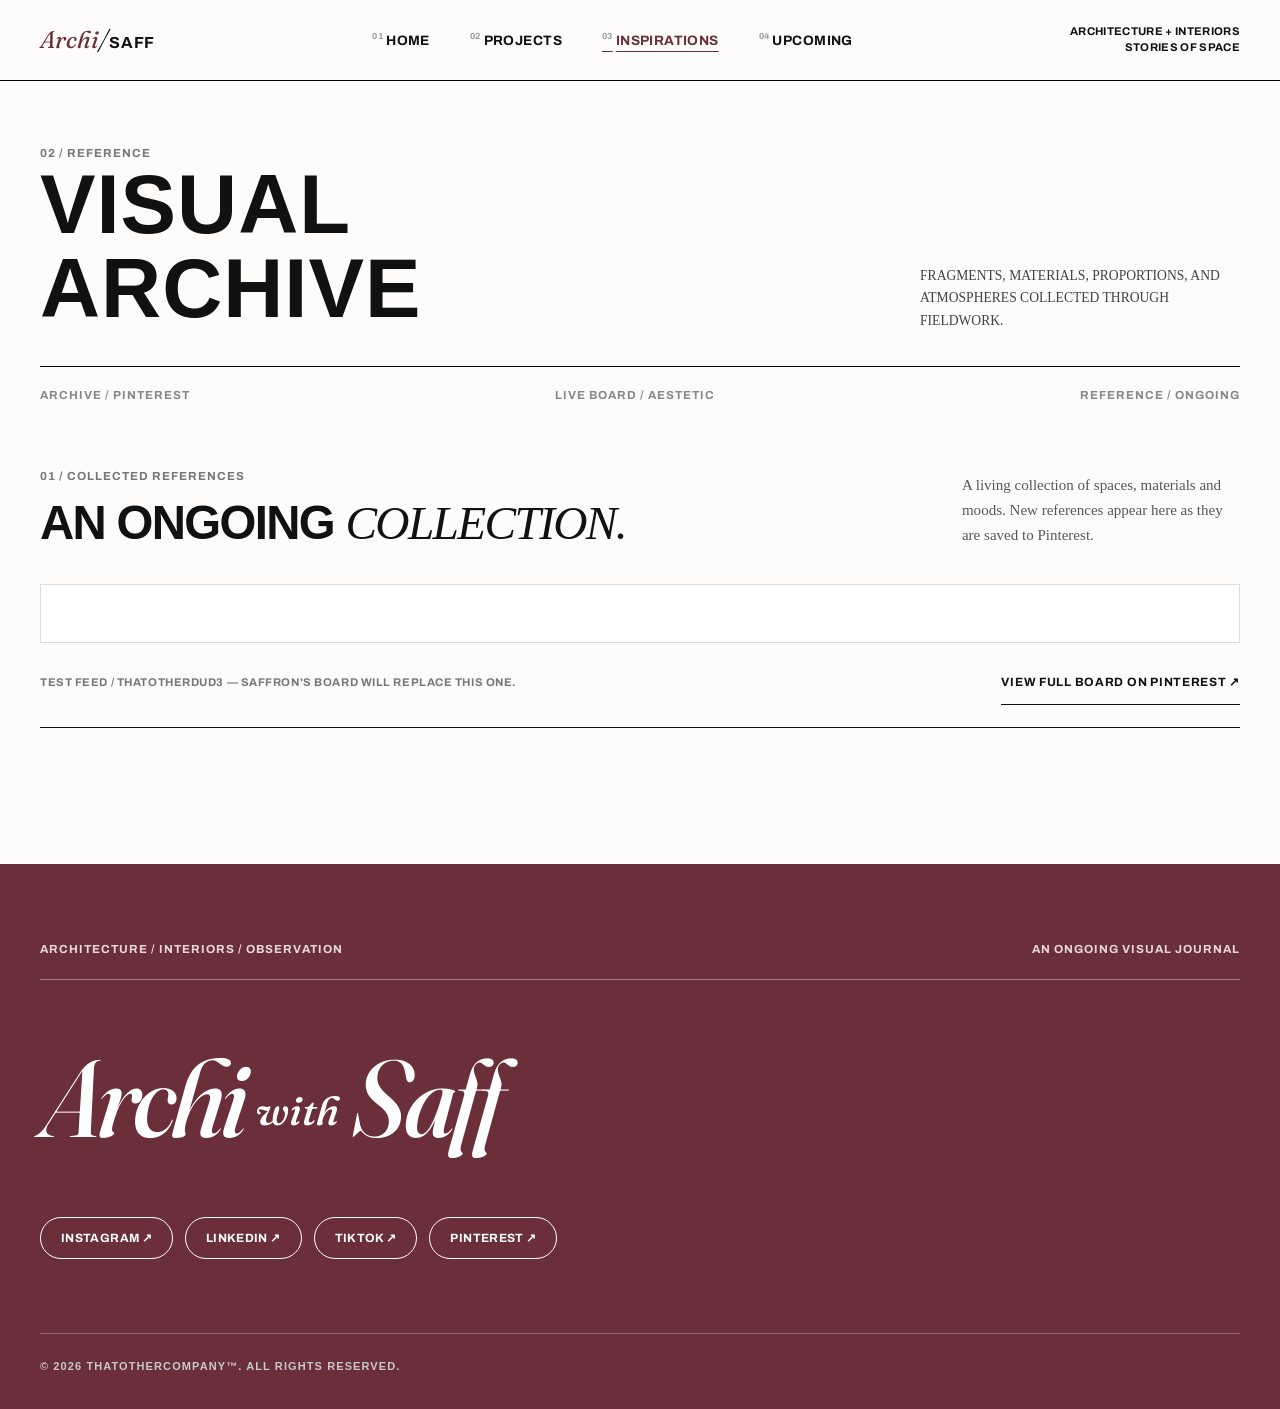
==== commit 1b629678: "handle an unavailable pinterest feed" ====
--- a/inspirations.html
+++ b/inspirations.html
@@ -22,7 +22,7 @@
   }
 } catch (_) {}
 </script>
-<link rel="stylesheet" href="style.css?v=11">
+<link rel="stylesheet" href="style.css?v=12">
 <noscript><style>.page-loader{display:none!important}.reveal{opacity:1!important;transform:none!important}.mobile-menu-toggle{display:none!important}@media(max-width:860px){.nav{flex-wrap:wrap}.primary-nav{display:block!important;position:static!important;box-shadow:none!important;width:100%}.nav-links{padding:0!important}}</style></noscript>
 </head>
 <body>
@@ -71,11 +71,18 @@
     </div>
 
     <!-- Temporary test board. Replace both URLs below when Saffron shares her public board. -->
-    <div class="pinterest-board-shell">
+    <div class="pinterest-board-shell" id="pinterestBoardShell">
       <a data-pin-do="embedBoard"
-         data-pin-scale-height="720"
-         data-pin-scale-width="170"
+         data-pin-board-width="760"
+         data-pin-scale-height="650"
+         data-pin-scale-width="116"
          href="https://www.pinterest.com/Thatotherdud3/aestetic/"></a>
+      <div class="pinterest-embed-fallback" id="pinterestEmbedFallback" hidden>
+        <span class="index-label">PINTEREST / PREVIEW UNAVAILABLE</span>
+        <h3>THE LIVE BOARD ISN'T DISPLAYING HERE.</h3>
+        <p>Pinterest may require sign-in or restrict its embedded preview. The board can still be opened directly on Pinterest.</p>
+        <a href="https://www.pinterest.com/Thatotherdud3/aestetic/" target="_blank" rel="noopener noreferrer">OPEN BOARD ON PINTEREST ↗</a>
+      </div>
     </div>
     <div class="pinterest-archive-footer">
       <p>TEST FEED / THATOTHERDUD3 — SAFFRON'S BOARD WILL REPLACE THIS ONE.</p>
@@ -101,5 +108,24 @@
 
 <script src="script.js?v=4"></script>
 <script async defer src="https://assets.pinterest.com/js/pinit.js"></script>
+<script>
+/* Show a readable fallback when Pinterest doesn't generate a board widget.
+   Embedded content is served by Pinterest; browser-side code cannot guarantee its availability. */
+(() => {
+  const shell = document.querySelector('#pinterestBoardShell');
+  const fallback = document.querySelector('#pinterestEmbedFallback');
+  if (!shell || !fallback) return;
+  const widgetRendered = () => {
+    const frame = shell.querySelector('iframe');
+    if (frame && frame.getBoundingClientRect().height >= 160) return true;
+    return shell.querySelectorAll('img').length >= 2;
+  };
+  const check = () => { fallback.hidden = widgetRendered(); };
+  const observer = new MutationObserver(check);
+  observer.observe(shell, {childList: true, subtree: true});
+  window.addEventListener('load', () => setTimeout(check, 6500), {once: true});
+  setTimeout(() => { check(); observer.disconnect(); }, 12500);
+})();
+</script>
 </body>
 </html>
--- a/style.css
+++ b/style.css
@@ -854,3 +854,49 @@
   .project-document-heading .chapter-actions{width:100%;justify-content:space-between;gap:10px;}
   .chapter-toggle{margin-left:auto;min-height:42px;}
 }
+
+/* Pinterest-led Inspirations archive. Pinterest supplies and updates the Pins. */
+.pinterest-archive{padding-bottom:clamp(48px,6vw,92px);}
+.pinterest-archive-intro{
+  display:flex;align-items:end;justify-content:space-between;gap:clamp(22px,4vw,64px);
+  padding:clamp(20px,3vw,42px) 0 clamp(24px,3vw,36px);
+}
+.pinterest-archive-intro h2{
+  margin:11px 0 0;font-family:"Helvetica Neue",Helvetica,Arial,sans-serif;
+  font-weight:800;letter-spacing:-.035em;
+  font-size:clamp(1.75rem,3.7vw,3.25rem);line-height:1.06;
+}
+.pinterest-archive-intro h2 em{font-family:Georgia,serif;font-weight:400;}
+.pinterest-archive-intro p{max-width:37ch;color:#5b5653;margin:0;}
+.pinterest-board-shell{
+  background:#fff;border:1px solid #e1dcd8;
+  padding:clamp(12px,2.2vw,30px);
+  overflow:hidden;max-width:100%;min-width:0;
+}
+.pinterest-board-shell a[data-pin-do="embedBoard"]{display:block;max-width:100%;}
+.pinterest-archive-footer{
+  display:flex;justify-content:space-between;align-items:center;
+  gap:18px;flex-wrap:wrap;border-bottom:1px solid var(--black);
+  padding:18px 0 22px;
+}
+.pinterest-archive-footer p{
+  color:#777;margin:0;font-family:var(--sans);
+  font-size:.7rem;letter-spacing:.05em;font-weight:700;line-height:1.55;
+}
+.pinterest-board-link{
+  color:var(--black);font:700 .75rem/1.5 var(--sans);letter-spacing:.06em;
+  text-decoration:none;display:inline-flex;align-items:center;min-height:44px;
+  border-bottom:1px solid currentColor;
+}
+.pinterest-board-link:hover,.pinterest-board-link:focus-visible{color:var(--burgundy);}
+.pinterest-board-link:focus-visible{outline:2px solid var(--burgundy);outline-offset:4px;}
+@media(max-width:700px){
+  .pinterest-archive-intro{display:block;}
+  .pinterest-archive-intro p{margin-top:17px;}
+  .pinterest-archive-footer{align-items:flex-start;flex-direction:column;gap:10px;}
+}
+@media(max-width:600px){
+  .pinterest-board-shell{padding:10px;}
+  .pinterest-archive-intro h2{font-size:clamp(1.6rem,6.5vw,2.4rem);}
+  .pinterest-board-link{font-size:.69rem;}
+}
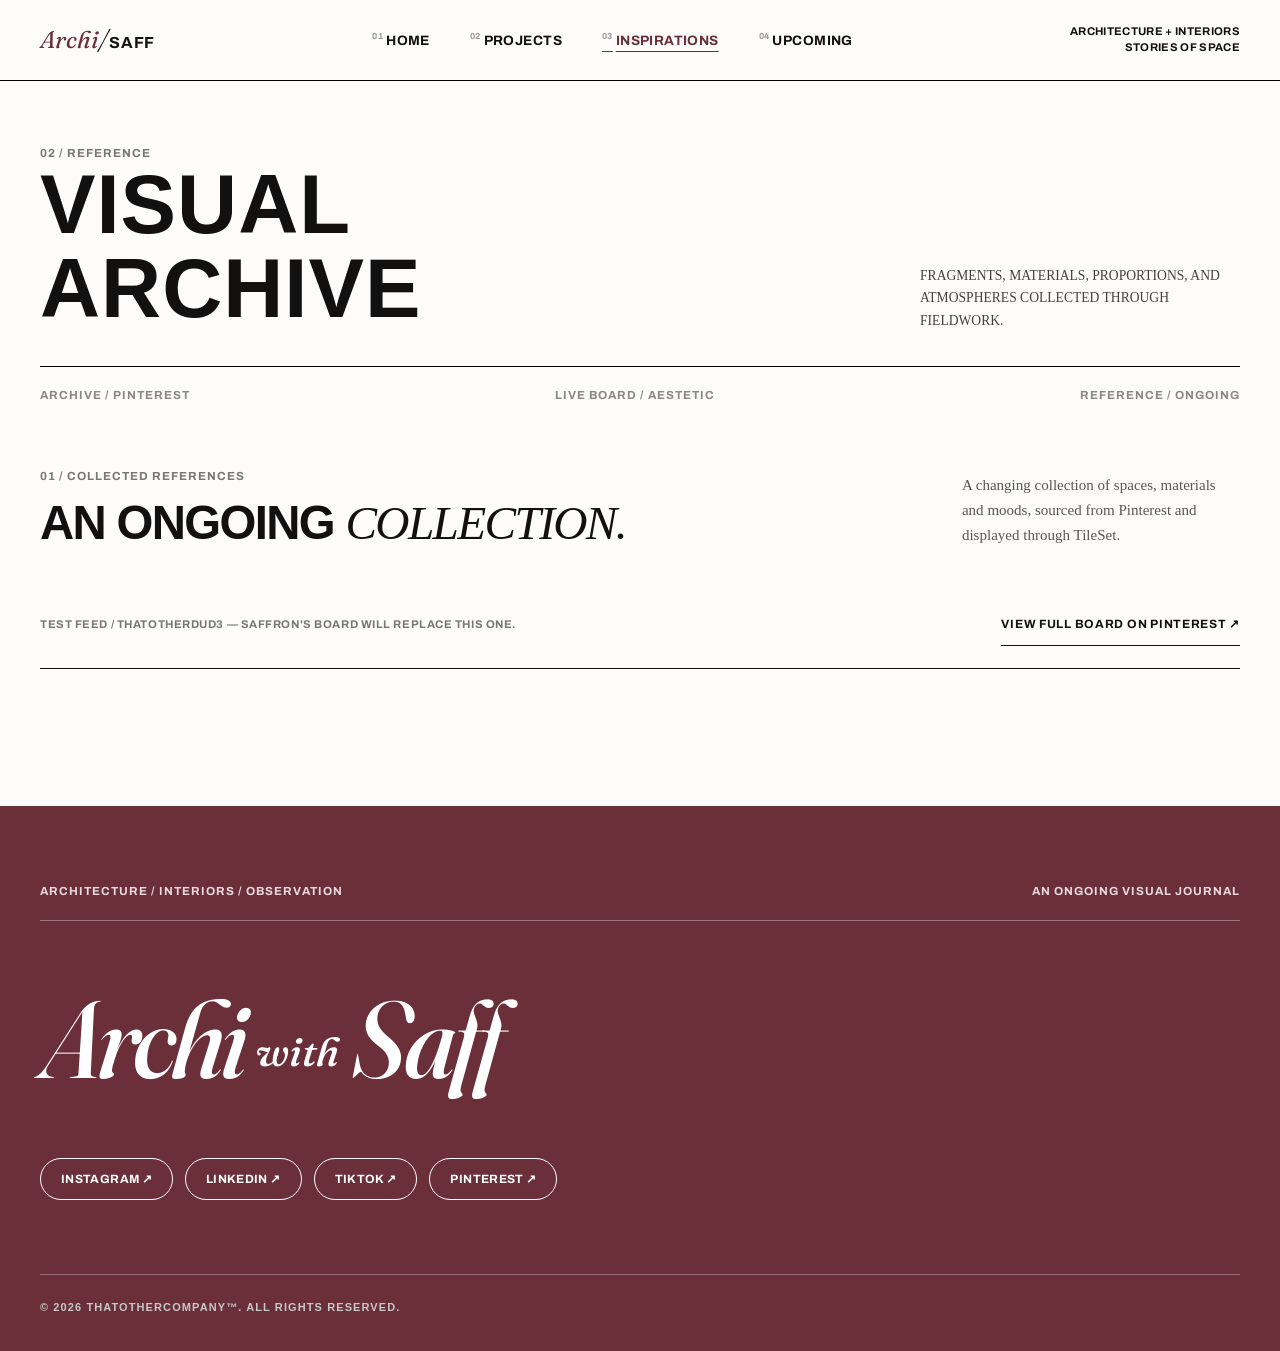
==== commit a44ebda2: "replace failed Pinterest widget with TileSet gallery" ====
--- a/inspirations.html
+++ b/inspirations.html
@@ -22,7 +22,7 @@
   }
 } catch (_) {}
 </script>
-<link rel="stylesheet" href="style.css?v=12">
+<link rel="stylesheet" href="style.css?v=13">
 <noscript><style>.page-loader{display:none!important}.reveal{opacity:1!important;transform:none!important}.mobile-menu-toggle{display:none!important}@media(max-width:860px){.nav{flex-wrap:wrap}.primary-nav{display:block!important;position:static!important;box-shadow:none!important;width:100%}.nav-links{padding:0!important}}</style></noscript>
 </head>
 <body>
@@ -67,22 +67,12 @@
         <span class="index-label">01 / COLLECTED REFERENCES</span>
         <h2>AN ONGOING <em>COLLECTION.</em></h2>
       </div>
-      <p>A living collection of spaces, materials and moods. New references appear here as they are saved to Pinterest.</p>
+      <p>A changing collection of spaces, materials and moods, sourced from Pinterest and displayed through TileSet.</p>
     </div>
 
-    <!-- Temporary test board. Replace both URLs below when Saffron shares her public board. -->
-    <div class="pinterest-board-shell" id="pinterestBoardShell">
-      <a data-pin-do="embedBoard"
-         data-pin-board-width="760"
-         data-pin-scale-height="650"
-         data-pin-scale-width="116"
-         href="https://www.pinterest.com/Thatotherdud3/aestetic/"></a>
-      <div class="pinterest-embed-fallback" id="pinterestEmbedFallback" hidden>
-        <span class="index-label">PINTEREST / PREVIEW UNAVAILABLE</span>
-        <h3>THE LIVE BOARD ISN'T DISPLAYING HERE.</h3>
-        <p>Pinterest may require sign-in or restrict its embedded preview. The board can still be opened directly on Pinterest.</p>
-        <a href="https://www.pinterest.com/Thatotherdud3/aestetic/" target="_blank" rel="noopener noreferrer">OPEN BOARD ON PINTEREST ↗</a>
-      </div>
+    <!-- Temporary test gallery. Change the connected board in TileSet when Saffron shares hers. -->
+    <div class="tileset-board-shell" role="region" aria-label="Pinterest inspiration gallery">
+      <div data-tileset="w_fd933acf63bc517e9d7dfb111749fcbb"></div>
     </div>
     <div class="pinterest-archive-footer">
       <p>TEST FEED / THATOTHERDUD3 — SAFFRON'S BOARD WILL REPLACE THIS ONE.</p>
@@ -107,25 +97,6 @@
 </div>
 
 <script src="script.js?v=4"></script>
-<script async defer src="https://assets.pinterest.com/js/pinit.js"></script>
-<script>
-/* Show a readable fallback when Pinterest doesn't generate a board widget.
-   Embedded content is served by Pinterest; browser-side code cannot guarantee its availability. */
-(() => {
-  const shell = document.querySelector('#pinterestBoardShell');
-  const fallback = document.querySelector('#pinterestEmbedFallback');
-  if (!shell || !fallback) return;
-  const widgetRendered = () => {
-    const frame = shell.querySelector('iframe');
-    if (frame && frame.getBoundingClientRect().height >= 160) return true;
-    return shell.querySelectorAll('img').length >= 2;
-  };
-  const check = () => { fallback.hidden = widgetRendered(); };
-  const observer = new MutationObserver(check);
-  observer.observe(shell, {childList: true, subtree: true});
-  window.addEventListener('load', () => setTimeout(check, 6500), {once: true});
-  setTimeout(() => { check(); observer.disconnect(); }, 12500);
-})();
-</script>
+<script src="https://app.tileset.com/v1/tileset.js" async></script>
 </body>
 </html>
--- a/style.css
+++ b/style.css
@@ -900,3 +900,21 @@
   .pinterest-archive-intro h2{font-size:clamp(1.6rem,6.5vw,2.4rem);}
   .pinterest-board-link{font-size:.69rem;}
 }
+
+/* Pinterest may block guest embeds. Give an accessible, nonblank fallback. */
+.pinterest-embed-fallback{
+  margin:4px 0;padding:clamp(22px,4vw,42px);min-height:225px;
+  border:1px solid #e1dcd8;background:#f6f3f0;
+}
+.pinterest-embed-fallback[hidden]{display:none!important;}
+.pinterest-embed-fallback h3{
+  font:800 clamp(1.25rem,2.4vw,2rem)/1.15 var(--sans);
+  letter-spacing:-.025em;margin:15px 0 10px;
+}
+.pinterest-embed-fallback p{margin:0 0 15px;max-width:54ch;color:#5b5653;}
+.pinterest-embed-fallback a{
+  display:inline-flex;align-items:center;min-height:44px;
+  color:var(--burgundy);font:700 .75rem/1.4 var(--sans);
+  letter-spacing:.04em;text-decoration:none;border-bottom:1px solid currentColor;
+}
+.pinterest-embed-fallback a:focus-visible{outline:2px solid var(--burgundy);outline-offset:4px;}
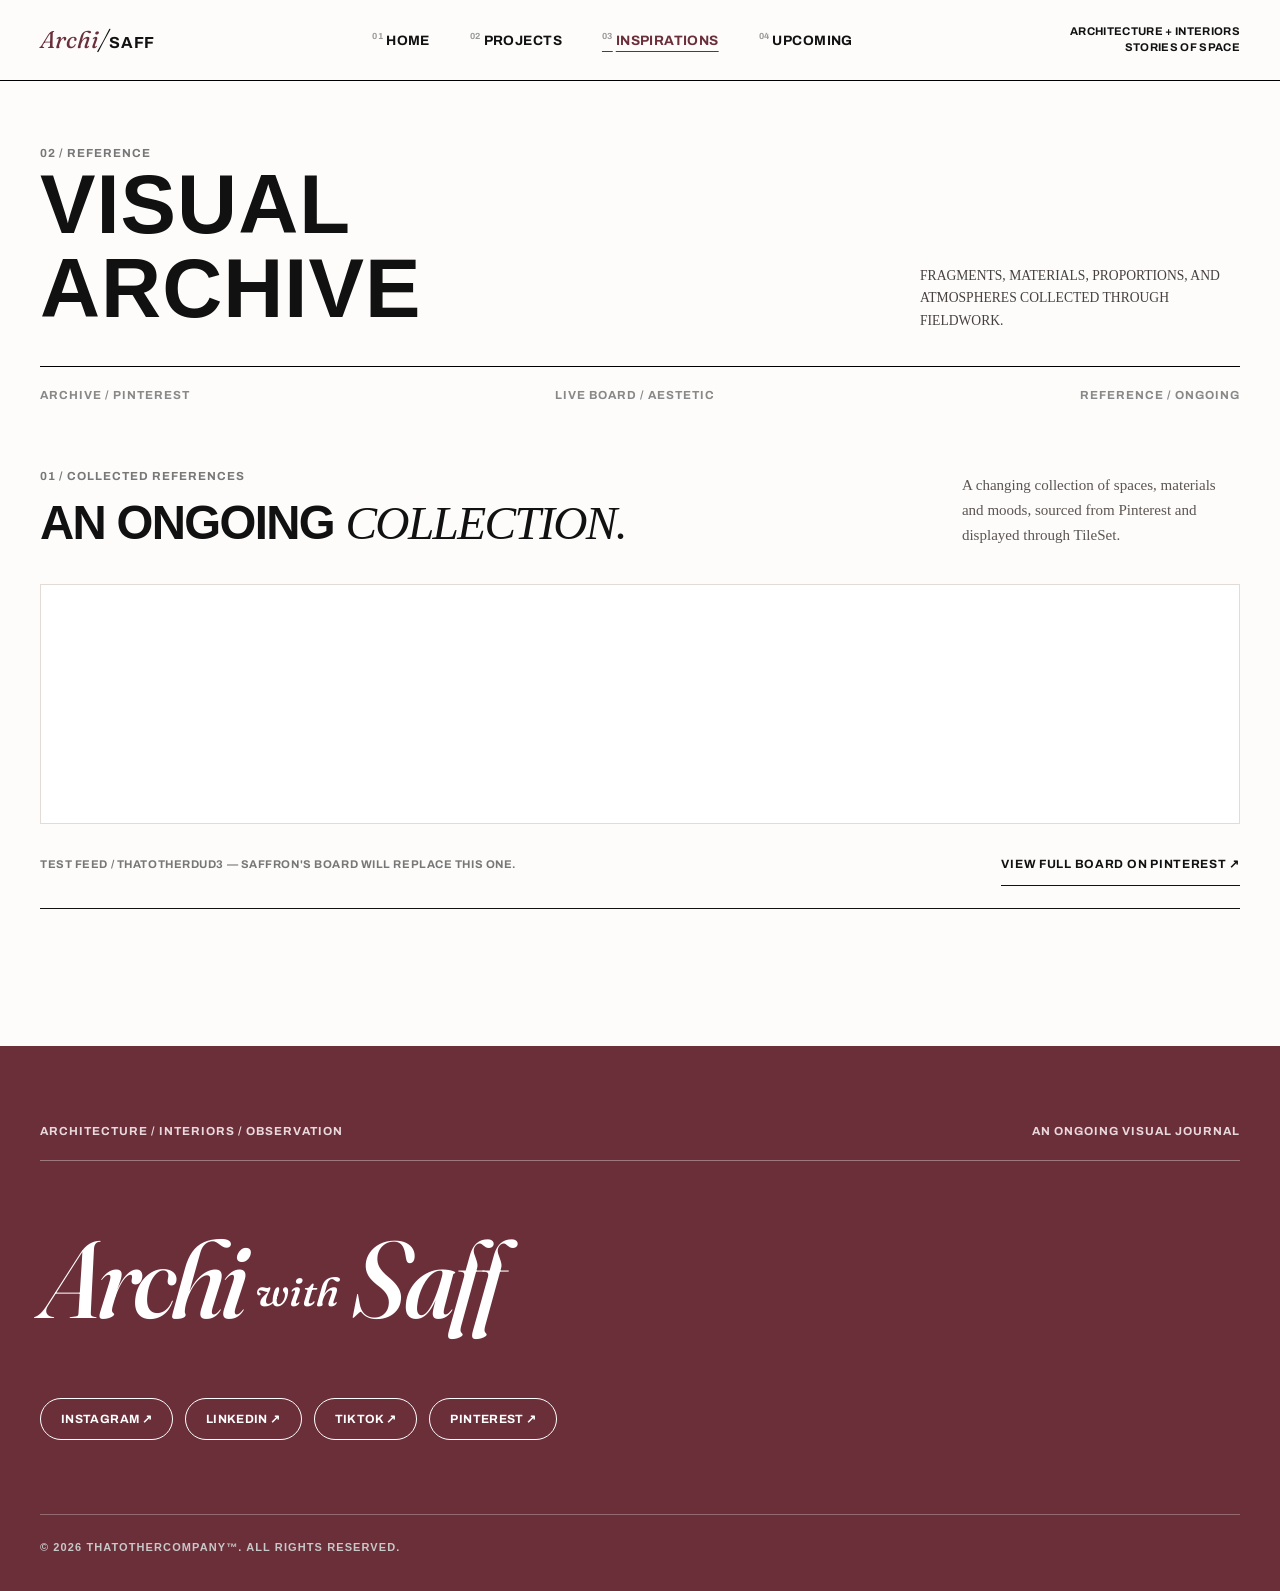
==== commit 00a50da3: "identify TileSet photo grid after async render" ====
--- a/inspirations.html
+++ b/inspirations.html
@@ -22,7 +22,7 @@
   }
 } catch (_) {}
 </script>
-<link rel="stylesheet" href="style.css?v=13">
+<link rel="stylesheet" href="style.css?v=14">
 <noscript><style>.page-loader{display:none!important}.reveal{opacity:1!important;transform:none!important}.mobile-menu-toggle{display:none!important}@media(max-width:860px){.nav{flex-wrap:wrap}.primary-nav{display:block!important;position:static!important;box-shadow:none!important;width:100%}.nav-links{padding:0!important}}</style></noscript>
 </head>
 <body>
@@ -98,5 +98,38 @@
 
 <script src="script.js?v=4"></script>
 <script src="https://app.tileset.com/v1/tileset.js" async></script>
+<script>
+/* TileSet renders its grid asynchronously. Mark the photo grid so our
+   mobile-only CSS can show two columns without changing its desktop layout. */
+(() => {
+  const mount = document.querySelector('.tileset-board-shell [data-tileset]');
+  if (!mount) return;
+
+  let observer;
+  const markGrid = () => {
+    for (const node of mount.querySelectorAll('div, ul')) {
+      const style = getComputedStyle(node);
+      if (style.display !== 'grid' && style.display !== 'inline-grid') continue;
+      if (node.children.length < 4) continue;
+
+      // Avoid changing unrelated TileSet controls or toolbar layouts.
+      const imageTiles = Array.from(node.children).filter(child => child.querySelector('img')).length;
+      if (imageTiles < 4) continue;
+
+      node.setAttribute('data-archisaff-photo-grid', '');
+      observer?.disconnect();
+      return true;
+    }
+    return false;
+  };
+
+  observer = new MutationObserver(() => {
+    if (markGrid()) observer.disconnect();
+  });
+  observer.observe(mount, {childList: true, subtree: true});
+  markGrid();
+  window.addEventListener('load', markGrid, {once: true});
+})();
+</script>
 </body>
 </html>
--- a/style.css
+++ b/style.css
@@ -855,7 +855,7 @@
   .chapter-toggle{margin-left:auto;min-height:42px;}
 }
 
-/* Pinterest-led Inspirations archive. Pinterest supplies and updates the Pins. */
+/* Visual Archive: TileSet-hosted Pinterest test gallery. */
 .pinterest-archive{padding-bottom:clamp(48px,6vw,92px);}
 .pinterest-archive-intro{
   display:flex;align-items:end;justify-content:space-between;gap:clamp(22px,4vw,64px);
@@ -868,12 +868,12 @@
 }
 .pinterest-archive-intro h2 em{font-family:Georgia,serif;font-weight:400;}
 .pinterest-archive-intro p{max-width:37ch;color:#5b5653;margin:0;}
-.pinterest-board-shell{
-  background:#fff;border:1px solid #e1dcd8;
-  padding:clamp(12px,2.2vw,30px);
-  overflow:hidden;max-width:100%;min-width:0;
-}
-.pinterest-board-shell a[data-pin-do="embedBoard"]{display:block;max-width:100%;}
+.tileset-board-shell{
+  width:100%;min-width:0;min-height:240px;
+  padding:clamp(12px,2vw,26px);
+  border:1px solid #e1dcd8;background:#fff;
+}
+.tileset-board-shell [data-tileset]{width:100%;min-width:0;}
 .pinterest-archive-footer{
   display:flex;justify-content:space-between;align-items:center;
   gap:18px;flex-wrap:wrap;border-bottom:1px solid var(--black);
@@ -896,25 +896,7 @@
   .pinterest-archive-footer{align-items:flex-start;flex-direction:column;gap:10px;}
 }
 @media(max-width:600px){
-  .pinterest-board-shell{padding:10px;}
+  .tileset-board-shell{padding:10px;min-height:180px;}
   .pinterest-archive-intro h2{font-size:clamp(1.6rem,6.5vw,2.4rem);}
   .pinterest-board-link{font-size:.69rem;}
 }
-
-/* Pinterest may block guest embeds. Give an accessible, nonblank fallback. */
-.pinterest-embed-fallback{
-  margin:4px 0;padding:clamp(22px,4vw,42px);min-height:225px;
-  border:1px solid #e1dcd8;background:#f6f3f0;
-}
-.pinterest-embed-fallback[hidden]{display:none!important;}
-.pinterest-embed-fallback h3{
-  font:800 clamp(1.25rem,2.4vw,2rem)/1.15 var(--sans);
-  letter-spacing:-.025em;margin:15px 0 10px;
-}
-.pinterest-embed-fallback p{margin:0 0 15px;max-width:54ch;color:#5b5653;}
-.pinterest-embed-fallback a{
-  display:inline-flex;align-items:center;min-height:44px;
-  color:var(--burgundy);font:700 .75rem/1.4 var(--sans);
-  letter-spacing:.04em;text-decoration:none;border-bottom:1px solid currentColor;
-}
-.pinterest-embed-fallback a:focus-visible{outline:2px solid var(--burgundy);outline-offset:4px;}
